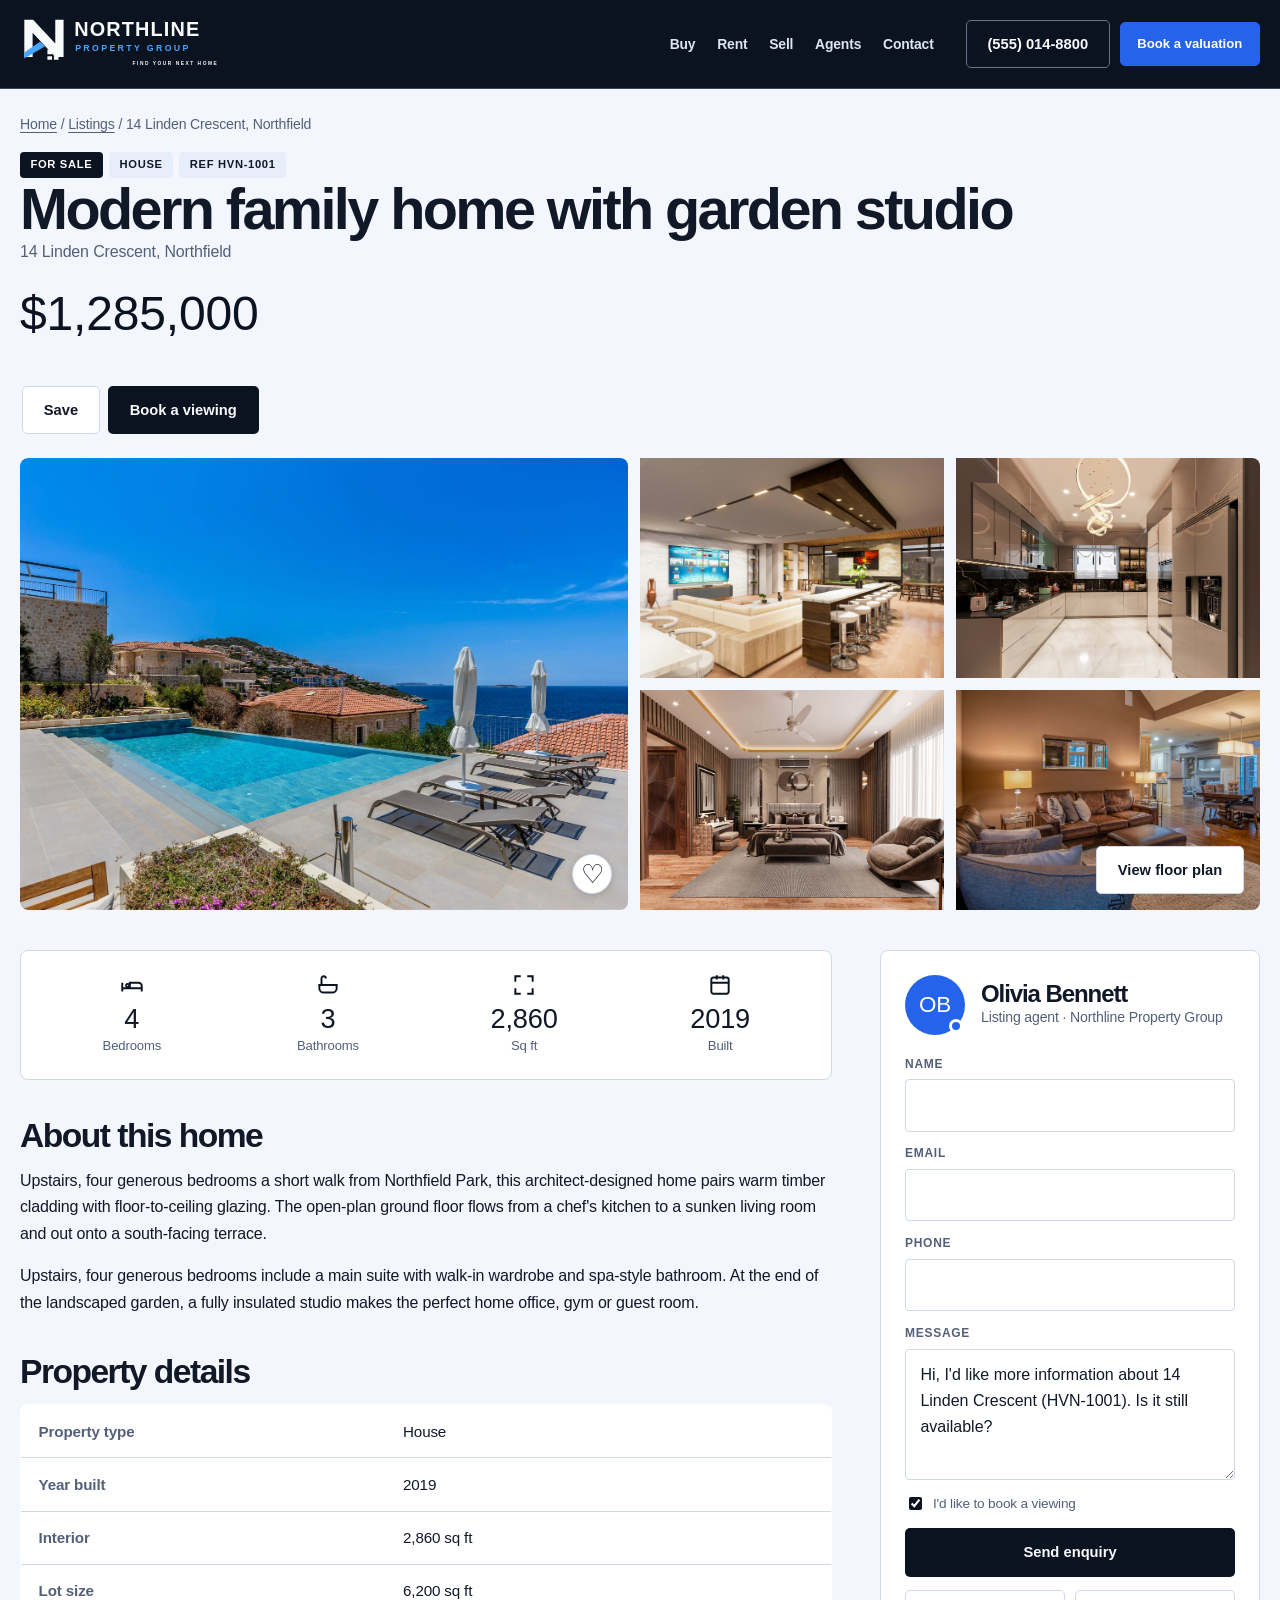
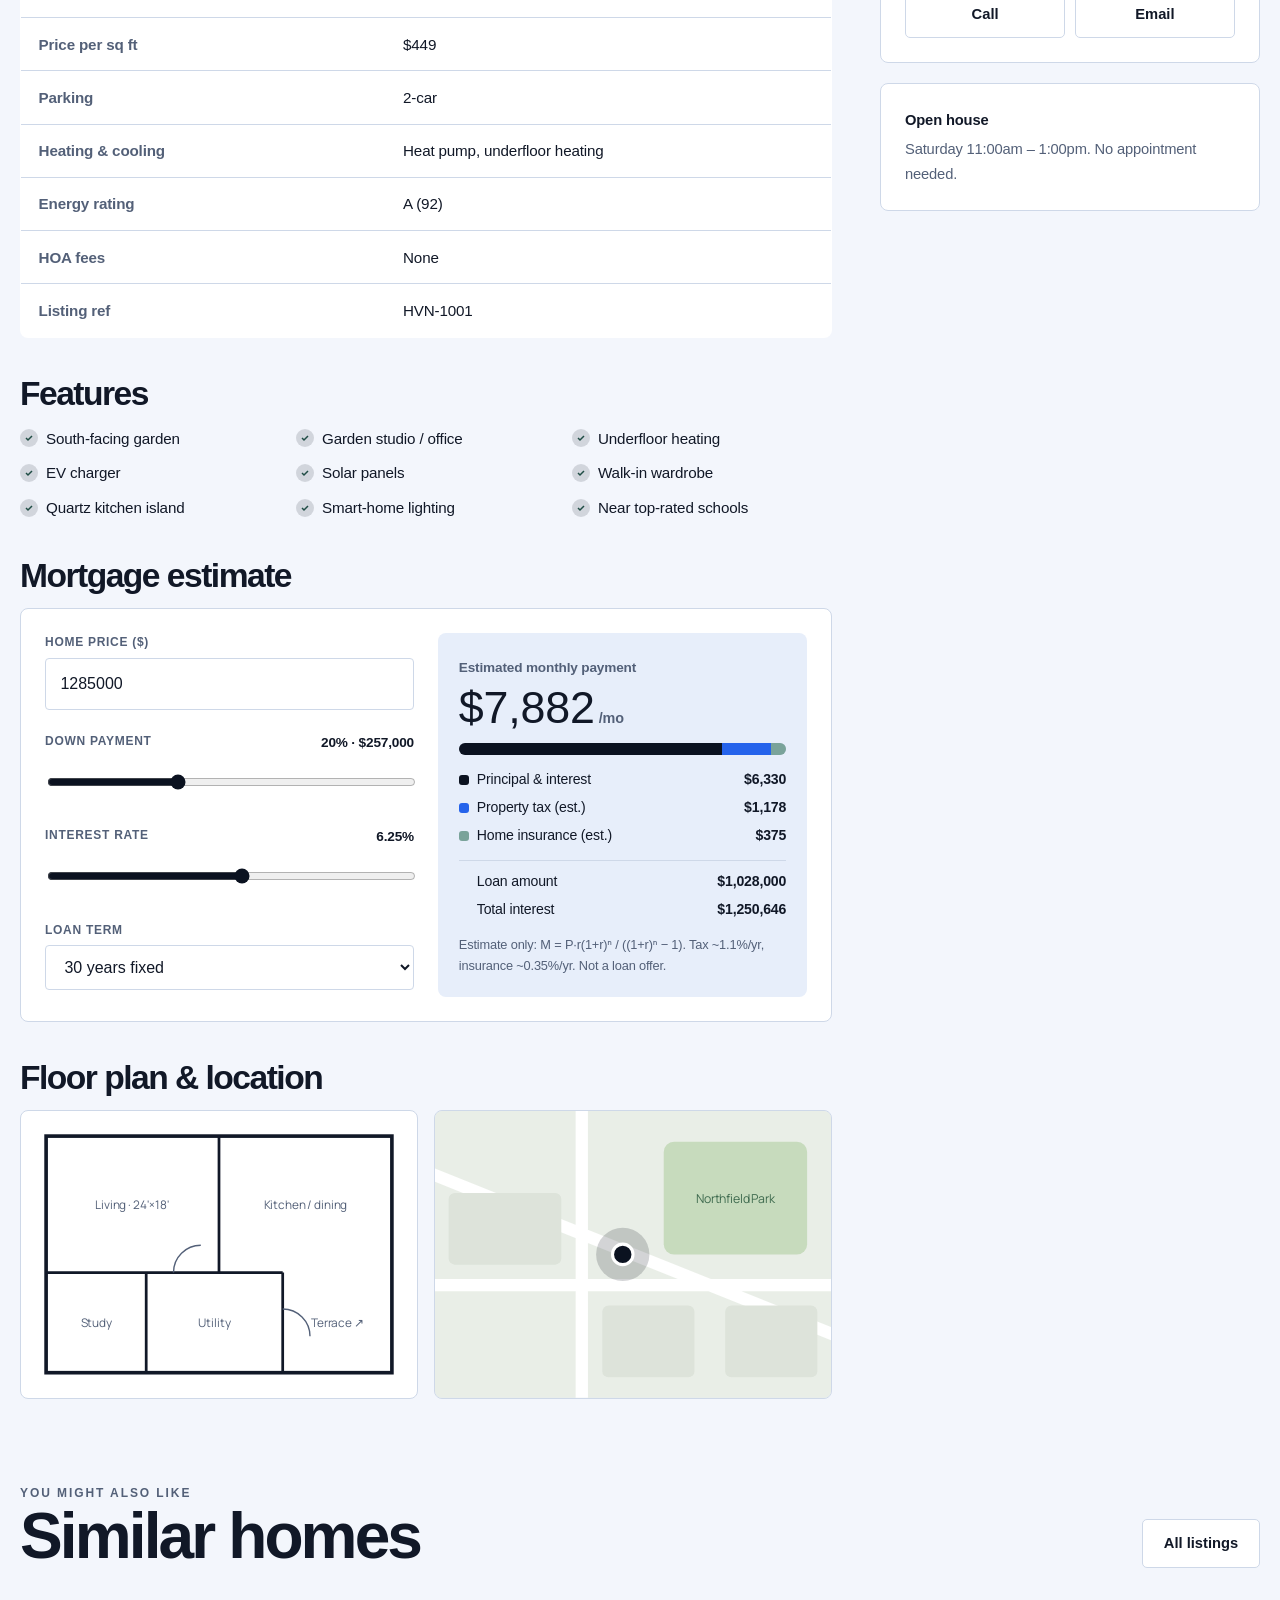
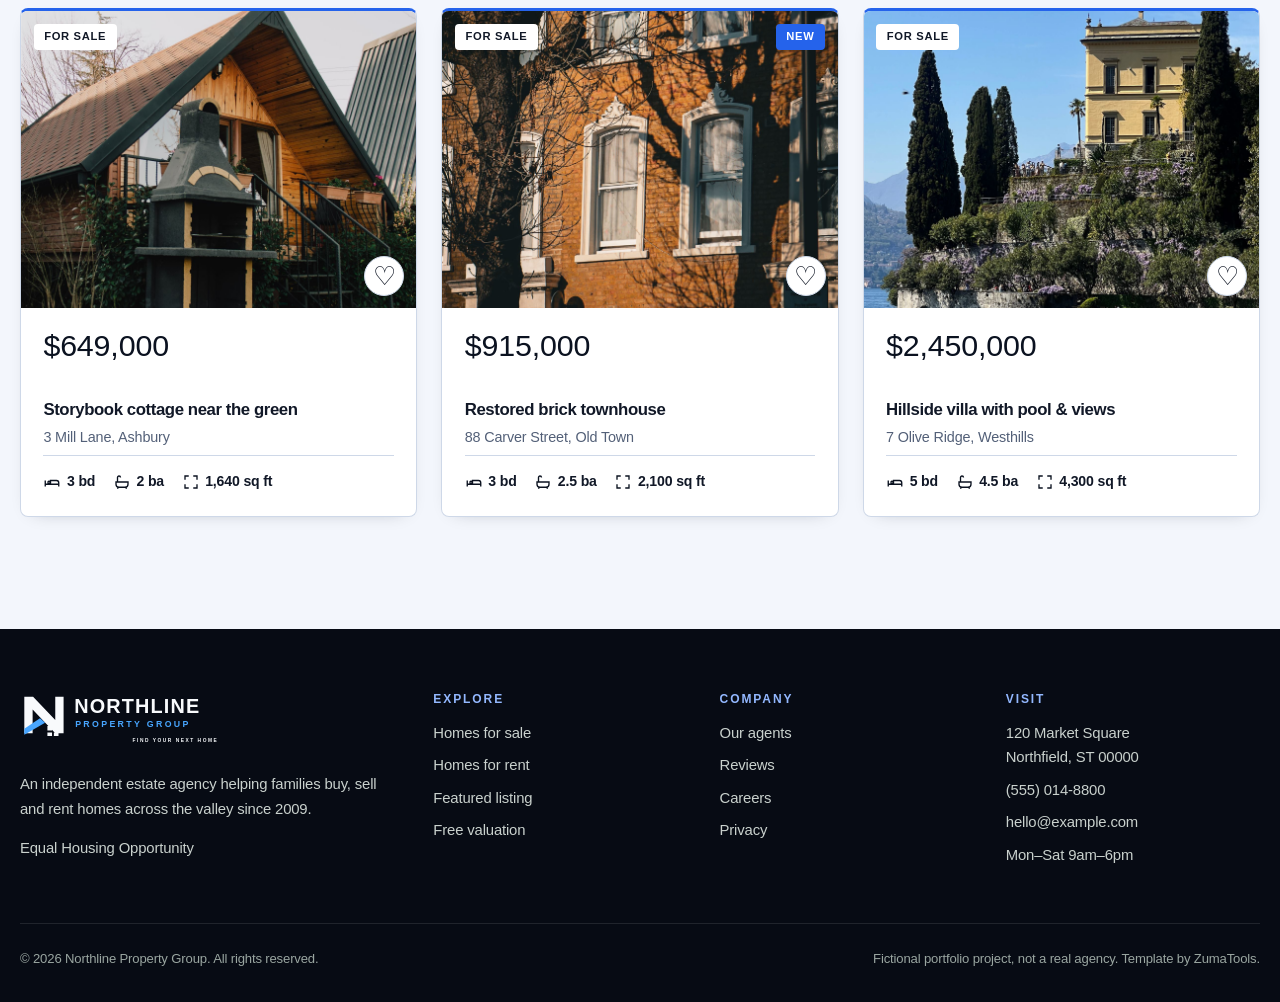
==== listing.html @ 739855b1 "Northline Property Group: portfolio template" ====
<!doctype html>
<html lang="en" class="no-js">
<head>
  <meta charset="utf-8">
  <meta name="viewport" content="width=device-width, initial-scale=1">
  <title>Modern family home with garden studio — Northfield | Northline Property Group</title>
  <meta name="description" content="4 bed, 3 bath modern family home with a garden studio on Linden Crescent, Northfield. Photos, specs, mortgage estimate and viewing requests.">
  <meta property="og:type" content="website">
  <meta property="og:title" content="Modern family home with garden studio — Northfield | Northline Property Group">
  <meta property="og:description" content="4 bed, 3 bath modern family home with a garden studio on Linden Crescent, Northfield. Photos, specs, mortgage estimate and viewing requests.">
  <meta property="og:image" content="assets/img/house-modern.jpg">
  <meta name="theme-color" content="#1f4d45">
  <link rel="icon" type="image/svg+xml" href="assets/northline-mark.svg">
  <link rel="preconnect" href="https://fonts.googleapis.com">
  <link rel="preconnect" href="https://fonts.gstatic.com" crossorigin>
  <link href="https://fonts.googleapis.com/css2?family=Instrument+Serif:ital@0;1&family=Manrope:wght@400;500;600;700;800&display=swap" rel="stylesheet">
  <link rel="stylesheet" href="assets/css/style.css">
  <script>document.documentElement.classList.remove('no-js')</script>
  <script src="assets/js/main.js" defer></script>
</head>
<body>
  <a class="skip" href="#main">Skip to content</a>
  <header class="site-header">
    <nav class="wrap nav" aria-label="Main"> 
      <a class="logo" href="index.html">
        <img
          class="brand-logo"
          src="assets/northline-logo-light.svg"
          alt="Northline Property Group — Find Your Next Home"
        >
      </a>
      <button class="menu-toggle" aria-expanded="false" aria-controls="nav-links" aria-label="Open menu"><span></span><span></span><span></span></button>
      <ul class="nav-links" id="nav-links">
        <li><a href="index.html#homes">Buy</a></li>
        <li><a href="index.html#homes">Rent</a></li>
        <li><a href="index.html#sell">Sell</a></li>
        <li><a href="index.html#agents">Agents</a></li>
        <li><a href="index.html#contact">Contact</a></li>
      </ul>
      <div class="nav-cta">
        <a class="btn btn-ghost" href="tel:+15550148800">(555) 014-8800</a>
        <a class="btn btn-primary" href="index.html#contact">Book a valuation</a>
      </div>
    </nav>
  </header>
  <main id="main" data-listing>
    <div class="wrap">
      <nav class="crumbs" aria-label="Breadcrumb"><a href="index.html">Home</a> / <a href="index.html#homes">Listings</a> / <span data-field="address">14 Linden Crescent, Northfield</span></nav>
      <div class="detail-head">
        <div>
          <div class="tags"><span class="tag sale" data-field="status">For sale</span><span class="tag" data-field="type">House</span><span class="tag">Ref <span data-field="ref">HVN-1001</span></span></div>
          <h1 data-zt="heading" data-field="title">Modern family home with garden studio</h1>
          <p class="addr" data-field="address">14 Linden Crescent, Northfield</p>
        </div>
        <div>
          <p class="price" data-field="price">$1,285,000</p>
          <div style="display:flex;gap:.5rem;justify-content:flex-end;flex-wrap:wrap">
            <a class="btn btn-ghost" href="#enquire">Save</a>
            <a class="btn btn-primary" href="#enquire">Book a viewing</a>
          </div>
        </div>
      </div>

      <div class="photos">
        <figure class="detail-image-wrap">
          <img
            data-field-img
            src="assets/img/house-modern.jpg"
            alt="Front of the home"
            width="800"
            height="600"
          >

         <button
           class="favorite-toggle"
           id="detail-favorite"
           type="button"
           data-favorite-id="1"
           aria-pressed="false"
           aria-label="Save property to favorites"
        >♡</button>
      </figure>
        <figure><img data-gallery-img src="assets/img/room-living.jpg" alt="Living room" loading="lazy" width="800" height="600"></figure>
        <figure><img data-gallery-img src="assets/img/room-kitchen.jpg" alt="Kitchen" loading="lazy" width="800" height="600"></figure>
        <figure><img data-gallery-img src="assets/img/room-bedroom.jpg" alt="Main bedroom" loading="lazy" width="800" height="600"></figure>
        <figure><img data-gallery-img src="assets/img/room-view.jpg" alt="Second living space" loading="lazy" width="800" height="600"></figure>
        <a class="btn btn-ghost more" href="#floorplan" data-listing-one>View floor plan</a>
      </div>

      <div class="detail">
        <div>
          <div class="keyfacts">
            <div><svg viewBox="0 0 24 24" fill="none" stroke="currentColor" stroke-width="1.8" aria-hidden="true"><path d="M3 18v-8M21 18v-5a3 3 0 0 0-3-3H10v5M3 15h18M6.5 12.5a1.5 1.5 0 1 0 0-.01"/></svg><b data-field="beds">4</b><span>Bedrooms</span></div>
            <div><svg viewBox="0 0 24 24" fill="none" stroke="currentColor" stroke-width="1.8" aria-hidden="true"><path d="M4 12h16v3a4 4 0 0 1-4 4H8a4 4 0 0 1-4-4zM6 12V6a2 2 0 0 1 4 0"/></svg><b data-field="baths">3</b><span>Bathrooms</span></div>
            <div><svg viewBox="0 0 24 24" fill="none" stroke="currentColor" stroke-width="1.8" aria-hidden="true"><path d="M4 9V4h5M20 9V4h-5M4 15v5h5M20 15v5h-5"/></svg><b data-field="area">2,860</b><span>Sq ft</span></div>
            <div><svg viewBox="0 0 24 24" fill="none" stroke="currentColor" stroke-width="1.8" aria-hidden="true"><rect x="4" y="5" width="16" height="15" rx="2"/><path d="M4 10h16M9 3v4M15 3v4"/></svg><b data-field="year">2019</b><span>Built</span></div>
          </div>

          <h2 data-listing-one>About this home</h2>
          <p data-listing-one>Upstairs, four generous bedrooms a short walk from Northfield Park, this architect-designed home pairs warm timber cladding with floor-to-ceiling glazing. The open-plan ground floor flows from a chef's kitchen to a sunken living room and out onto a south-facing terrace.</p>
          <p>Upstairs, four generous bedrooms include a main suite with walk-in wardrobe and spa-style bathroom. At the end of the landscaped garden, a fully insulated studio makes the perfect home office, gym or guest room.</p>

          <h2>Property details</h2>
          <table class="spec-table">
            <caption class="sr-only">Property specifications</caption>
            <tbody>
              <tr><th scope="row">Property type</th><td data-field="type">House</td></tr>
              <tr><th scope="row">Year built</th><td data-field="year">2019</td></tr>
              <tr><th scope="row">Interior</th><td><span data-field="area">2,860</span> sq ft</td></tr>
              <tr><th scope="row">Lot size</th><td data-field="lot">6,200 sq ft</td></tr>
              <tr><th scope="row">Price per sq ft</th><td data-field="ppsf">$449</td></tr>
              <tr><th scope="row">Parking</th><td data-field="garage">2-car</td></tr>
              <tr data-listing-one><th scope="row">Heating &amp; cooling</th><td>Heat pump, underfloor heating</td></tr>
              <tr data-listing-one><th scope="row">Energy rating</th><td>A (92)</td></tr>
              <tr data-listing-one><th scope="row">HOA fees</th><td>None</td></tr>
              <tr><th scope="row">Listing ref</th><td data-field="ref">HVN-1001</td></tr>
            </tbody>
          </table>

          <h2 data-listing-one>Features</h2>
          <ul class="amenities" data-listing-one>
            <li>South-facing garden</li><li>Garden studio / office</li><li>Underfloor heating</li><li>EV charger</li><li>Solar panels</li><li>Walk-in wardrobe</li><li>Quartz kitchen island</li><li>Smart-home lighting</li><li>Near top-rated schools</li>
          </ul>

          <section aria-labelledby="mortgage-title">
            <h2 id="mortgage-title">Mortgage estimate</h2>
            <form class="mortgage" id="mortgage" action="#">
              <div class="inputs">
                <div class="field"><label for="m-price">Home price ($)</label><input id="m-price" name="price" type="number" min="0" step="1000" value="1285000" inputmode="numeric"></div>
                <div class="field"><div class="range-row"><label for="m-down">Down payment</label><output id="down-out" for="m-down">20%</output></div><input id="m-down" name="down" type="range" min="0" max="60" step="1" value="20"></div>
                <div class="field"><div class="range-row"><label for="m-rate">Interest rate</label><output id="rate-out" for="m-rate">6.25%</output></div><input id="m-rate" name="rate" type="range" min="2" max="10" step="0.05" value="6.25"></div>
                <div class="field"><label for="m-term">Loan term</label><select id="m-term" name="term"><option value="30">30 years fixed</option><option value="20">20 years fixed</option><option value="15">15 years fixed</option><option value="10">10 years fixed</option></select></div>
              </div>
              <div class="result" aria-live="polite">
                <div><span style="font-size:.85rem;color:var(--muted);font-weight:700">Estimated monthly payment</span>
                  <p class="monthly" style="margin:.3rem 0 0"><span id="m-total">$7,951</span><small> /mo</small></p></div>
                <div class="bar" aria-hidden="true"><i class="pi" style="width:80%"></i><i class="tx" style="width:15%"></i><i class="ins" style="width:5%"></i></div>
                <ul class="breakdown">
                  <li style="--c:var(--brand)"><span>Principal &amp; interest</span><b id="m-pi">$6,329</b></li>
                  <li style="--c:var(--accent)"><span>Property tax (est.)</span><b id="m-tax">$1,178</b></li>
                  <li style="--c:#7aa39a"><span>Home insurance (est.)</span><b id="m-ins">$375</b></li>
                </ul>
                <ul class="breakdown" style="border-top:1px solid var(--line);padding-top:.6rem">
                  <li><span style="--c:transparent">Loan amount</span><b id="m-loan">$1,028,000</b></li>
                  <li><span style="--c:transparent">Total interest</span><b id="m-interest">—</b></li>
                </ul>
                <p class="fineprint">Estimate only: M = P·r(1+r)ⁿ / ((1+r)ⁿ − 1). Tax ~1.1%/yr, insurance ~0.35%/yr. Not a loan offer.</p>
              </div>
            </form>
          </section>

          <h2 id="floorplan" data-listing-one>Floor plan &amp; location</h2>
          <div data-listing-one style="display:grid;grid-template-columns:repeat(auto-fit,minmax(260px,1fr));gap:1rem">
            <div class="floorplan">
              <svg viewBox="0 0 400 280" role="img" aria-label="Simplified ground-floor plan">
                <rect x="10" y="10" width="380" height="260" fill="none" stroke="var(--text)" stroke-width="4"/>
                <path d="M200 10v150M10 160h260M270 160v110M120 160v110" stroke="var(--text)" stroke-width="3" fill="none"/>
                <path d="M150 160a30 30 0 0 1 30-30M270 200a30 30 0 0 1 30 30" stroke="var(--muted)" stroke-width="1.5" fill="none"/>
                <g font-family="Manrope, sans-serif" font-size="13" fill="var(--muted)" text-anchor="middle"><text x="105" y="90">Living · 24'×18'</text><text x="295" y="90">Kitchen / dining</text><text x="65" y="220">Study</text><text x="195" y="220">Utility</text><text x="330" y="220">Terrace ↗</text></g>
              </svg>
            </div>
            <div class="map-block" role="img" aria-label="Map placeholder showing the home near Northfield Park">
              <svg viewBox="0 0 400 280" preserveAspectRatio="xMidYMid slice" aria-hidden="true">
                <rect width="400" height="280" fill="#e9eee7"/>
                <rect x="230" y="30" width="140" height="110" rx="10" fill="#c7dbbd"/>
                <path d="M0 170h400M150 0v280M0 60l400 160" stroke="#fff" stroke-width="12"/>
                <g fill="#dde3da"><rect x="20" y="80" width="110" height="70" rx="6"/><rect x="170" y="190" width="90" height="70" rx="6"/><rect x="290" y="190" width="90" height="70" rx="6"/></g>
                <circle cx="190" cy="140" r="26" fill="var(--brand)" opacity=".18"/><circle cx="190" cy="140" r="10" fill="var(--brand)" stroke="#fff" stroke-width="3"/>
                <text x="300" y="90" font-family="Manrope, sans-serif" font-size="12" fill="#3f6b4f" text-anchor="middle">Northfield Park</text>
              </svg>
            </div>
          </div>
        </div>

        <aside class="aside" id="enquire" aria-label="Contact the agent">
          <div class="agent-card">
            <div class="agent-top"><div class="avatar" aria-hidden="true">NA</div><div><h2>Nadia Alvarez</h2><p>Listing agent · Northline Property Group</p></div></div>
            <!-- Connect: set action to your Formspree endpoint or add data-netlify="true" name="enquiry". -->
            <form action="#" method="post" data-demo>
              <div class="field"><label for="enq-name">Name</label><input id="enq-name" name="name" autocomplete="name" required></div>
              <div class="field"><label for="enq-email">Email</label><input id="enq-email" name="email" type="email" autocomplete="email" required></div>
              <div class="field"><label for="enq-phone">Phone</label><input id="enq-phone" name="phone" type="tel" autocomplete="tel"></div>
              <div class="field"><label for="enq-msg">Message</label><textarea id="enq-msg" name="message" rows="4"></textarea></div>
              <label class="checkbox"><input type="checkbox" name="viewing" checked> I'd like to book a viewing</label>
              <button class="btn btn-primary" type="submit">Send enquiry</button>
              <p class="form-msg" role="status" hidden></p>
            </form>
            <div class="row" style="margin-top:.8rem"><a class="btn btn-ghost" href="tel:+15550148800">Call</a><a class="btn btn-ghost" href="mailto:hello@example.com">Email</a></div>
          </div>
          <div class="agent-card" data-listing-one style="font-size:.92rem">
            <b>Open house</b>
            <p style="margin:.3rem 0 0;color:var(--muted)">Saturday 11:00am – 1:00pm. No appointment needed.</p>
          </div>
        </aside>
      </div>
    </div>

    <section class="section" style="padding-top:0" aria-labelledby="similar-title">
      <div class="wrap">
        <div class="head-row"><div><p class="eyebrow">You might also like</p><h2 id="similar-title">Similar homes</h2></div><a class="btn btn-ghost" href="index.html#homes">All listings</a></div>
        <div class="listings" id="similar">
          <article class="card"><div class="card-media"><img src="assets/img/house-townhouse.svg" alt="Restored brick townhouse" loading="lazy" width="800" height="600"><span class="badge ">For sale</span><span class="badge new">New</span></div><div class="card-body"><p class="price">$915,000</p><h3><a href="listing.html?id=3">Restored brick townhouse</a></h3><p class="addr">88 Carver Street, Old Town</p><ul class="specs"><li><svg viewBox="0 0 24 24" fill="none" stroke="currentColor" stroke-width="1.8" aria-hidden="true"><path d="M3 18v-8M21 18v-5a3 3 0 0 0-3-3H10v5M3 15h18M6.5 12.5a1.5 1.5 0 1 0 0-.01"/></svg>3 bd</li><li><svg viewBox="0 0 24 24" fill="none" stroke="currentColor" stroke-width="1.8" aria-hidden="true"><path d="M4 12h16v3a4 4 0 0 1-4 4H8a4 4 0 0 1-4-4zM6 12V6a2 2 0 0 1 4 0M7 19l-1 2M17 19l1 2"/></svg>2.5 ba</li><li><svg viewBox="0 0 24 24" fill="none" stroke="currentColor" stroke-width="1.8" aria-hidden="true"><path d="M4 9V4h5M20 9V4h-5M4 15v5h5M20 15v5h-5"/></svg>2,100 sq ft</li></ul></div></article>
          <article class="card"><div class="card-media"><img src="assets/img/house-villa.svg" alt="Hillside villa with pool & views" loading="lazy" width="800" height="600"><span class="badge ">For sale</span></div><div class="card-body"><p class="price">$2,450,000</p><h3><a href="listing.html?id=5">Hillside villa with pool & views</a></h3><p class="addr">7 Olive Ridge, Westhills</p><ul class="specs"><li><svg viewBox="0 0 24 24" fill="none" stroke="currentColor" stroke-width="1.8" aria-hidden="true"><path d="M3 18v-8M21 18v-5a3 3 0 0 0-3-3H10v5M3 15h18M6.5 12.5a1.5 1.5 0 1 0 0-.01"/></svg>5 bd</li><li><svg viewBox="0 0 24 24" fill="none" stroke="currentColor" stroke-width="1.8" aria-hidden="true"><path d="M4 12h16v3a4 4 0 0 1-4 4H8a4 4 0 0 1-4-4zM6 12V6a2 2 0 0 1 4 0M7 19l-1 2M17 19l1 2"/></svg>4.5 ba</li><li><svg viewBox="0 0 24 24" fill="none" stroke="currentColor" stroke-width="1.8" aria-hidden="true"><path d="M4 9V4h5M20 9V4h-5M4 15v5h5M20 15v5h-5"/></svg>4,300 sq ft</li></ul></div></article>
          <article class="card"><div class="card-media"><img src="assets/img/house-loft.svg" alt="Warehouse loft, double-height ceilings" loading="lazy" width="800" height="600"><span class="badge ">For sale</span></div><div class="card-body"><p class="price">$789,000</p><h3><a href="listing.html?id=6">Warehouse loft, double-height ceilings</a></h3><p class="addr">Loft 4, 12 Foundry Yard, Arts District</p><ul class="specs"><li><svg viewBox="0 0 24 24" fill="none" stroke="currentColor" stroke-width="1.8" aria-hidden="true"><path d="M3 18v-8M21 18v-5a3 3 0 0 0-3-3H10v5M3 15h18M6.5 12.5a1.5 1.5 0 1 0 0-.01"/></svg>2 bd</li><li><svg viewBox="0 0 24 24" fill="none" stroke="currentColor" stroke-width="1.8" aria-hidden="true"><path d="M4 12h16v3a4 4 0 0 1-4 4H8a4 4 0 0 1-4-4zM6 12V6a2 2 0 0 1 4 0M7 19l-1 2M17 19l1 2"/></svg>2 ba</li><li><svg viewBox="0 0 24 24" fill="none" stroke="currentColor" stroke-width="1.8" aria-hidden="true"><path d="M4 9V4h5M20 9V4h-5M4 15v5h5M20 15v5h-5"/></svg>1,720 sq ft</li></ul></div></article>
        </div>
      </div>
    </section>
  </main>
  <footer class="site-footer">
    <div class="wrap">
      <div class="footer-grid">
        <div>
         <a class="logo" href="index.html">
          <img
            class="brand-logo"
            src="assets/northline-logo-light.svg"
            alt="Northline Property Group — Find Your Next Home"
          >
         </a>
          <p style="margin-top:1rem;max-width:24rem">An independent estate agency helping families buy, sell and rent homes across the valley since 2009.</p>
          <p>Equal Housing Opportunity</p>
        </div>
        <div><h2>Explore</h2><ul><li><a href="index.html#homes">Homes for sale</a></li><li><a href="index.html#homes">Homes for rent</a></li><li><a href="listing.html?id=1">Featured listing</a></li><li><a href="index.html#sell">Free valuation</a></li></ul></div>
        <div><h2>Company</h2><ul><li><a href="index.html#agents">Our agents</a></li><li><a href="index.html#reviews">Reviews</a></li><li><a href="#">Careers</a></li><li><a href="#">Privacy</a></li></ul></div>
        <div><h2>Visit</h2><ul><li>120 Market Square<br>Northfield, ST 00000</li><li><a href="tel:+15550148800">(555) 014-8800</a></li><li><a href="mailto:hello@example.com">hello@example.com</a></li><li>Mon–Sat 9am–6pm</li></ul></div>
      </div>
      <div class="footer-bottom"><span>© <span data-year>2026</span> <span data-zt="brandName">Northline Property Group</span>. All rights reserved.</span><span>Fictional portfolio project, not a real agency. Template by ZumaTools.</span></div>
    </div>
  </footer>
</body>
</html>
---- assets/css/style.css ----
:root {
  /* Midnight Blue × Electric Cobalt */
  --brand: #0b1220;
  --brand-ink: #f8fafc;
  --accent: #2563eb;
  --accent-ink: #ffffff;

  /* Cool, clean surfaces */
  --bg: #f3f6fc;
  --surface: #ffffff;
  --surface-2: #e7eefa;

  /* Text and borders */
  --text: #111827;
  --muted: #536078;
  --line: #ced8e8;

  /* Sharper geometry and deeper contrast */
  --radius: 8px;
  --radius-sm: 4px;
  --shadow: 0 24px 48px -26px rgba(11, 18, 32, 0.32);

  /* Strong sans-serif typography */
  --font-display: "Arial Black", "Segoe UI", Arial, sans-serif;
  --font-body: "Segoe UI", "Helvetica Neue", Arial, sans-serif;

  --wrap: 1280px;
}


*, *::before, *::after { box-sizing: border-box; }
html { scroll-behavior: smooth; -webkit-text-size-adjust: 100%; }
body { margin: 0; background: var(--bg); color: var(--text); font: 400 1rem/1.65 var(--font-body); -webkit-font-smoothing: antialiased; overflow-x: hidden; }
img, svg { max-width: 100%; display: block; }
img { height: auto; }
a { color: var(--brand); text-underline-offset: 3px; }
h1, h2, h3 { font-family: var(--font-display); font-weight: 400; line-height: 1.05; letter-spacing: -.01em; margin: 0 0 .45em; }
h1 { font-size: clamp(2.8rem, 6.5vw, 5.6rem); }
h2 { font-size: clamp(2.2rem, 4.4vw, 3.4rem); }
h3 { font-size: 1.5rem; }
h1 em, h2 em { color: var(--brand); }
p { margin: 0 0 1em; }
:focus-visible { outline: 3px solid var(--accent); outline-offset: 2px; border-radius: 4px; }
.skip { position: absolute; left: 1rem; top: -4rem; background: var(--text); color: var(--bg); padding: .7rem 1rem; border-radius: 8px; z-index: 100; }
.skip:focus { top: 1rem; }
.sr-only { position: absolute !important; width: 1px; height: 1px; overflow: hidden; clip: rect(0 0 0 0); white-space: nowrap; }
.wrap { width: min(var(--wrap), 100% - 2.5rem); margin-inline: auto; }
.section { padding: clamp(4rem, 9vw, 7rem) 0; }
.eyebrow { font: 700 .75rem/1 var(--font-body); letter-spacing: .18em; text-transform: uppercase; color: var(--brand); margin-bottom: .9rem; display: inline-block; }
.head-row { display: flex; align-items: end; justify-content: space-between; gap: 2rem; margin-bottom: 2.5rem; flex-wrap: wrap; }
.head-row h2 { margin: 0; }
.head-row p { max-width: 30rem; color: var(--muted); margin: 0; }

.btn { display: inline-flex; align-items: center; justify-content: center; gap: .5rem; padding: .9rem 1.4rem; border-radius: 999px; font: 700 .92rem/1 var(--font-body); text-decoration: none; border: 1.5px solid transparent; cursor: pointer; transition: transform .2s, background .2s, color .2s, border-color .2s; white-space: nowrap; }
.btn-primary { background: var(--brand); color: var(--brand-ink); }
.btn-primary:hover { background: color-mix(in srgb, var(--brand) 85%, black); transform: translateY(-1px); }
.btn-accent { background: var(--accent); color: var(--accent-ink); }
.btn-accent:hover { background: color-mix(in srgb, var(--accent) 85%, black); }
.btn-ghost { border-color: var(--line); color: var(--text); background: var(--surface); }
.btn-ghost:hover { border-color: var(--text); }
.btn svg { width: 18px; height: 18px; }

/* Header */
.site-header { position: sticky; top: 0; z-index: 50; background: color-mix(in srgb, var(--bg) 90%, transparent); backdrop-filter: blur(12px); border-bottom: 1px solid var(--line); }
.nav { display: flex; align-items: center; gap: 2rem; min-height: 74px; }
.logo { display: inline-flex; align-items: center; gap: .55rem; font: 400 1.7rem/1 var(--font-display); color: var(--text); text-decoration: none; margin-right: auto; }
.logo svg { width: 34px; height: 34px; }
.nav-links { display: flex; gap: 1.8rem; list-style: none; margin: 0; padding: 0; align-items: center; }
.nav-links a { color: var(--text); text-decoration: none; font-weight: 600; font-size: .94rem; }
.nav-links a:hover, .nav-links a[aria-current="page"] { color: var(--brand); }
.nav-links a[aria-current="page"] { text-decoration: underline; text-decoration-color: var(--accent); text-decoration-thickness: 2px; text-underline-offset: 8px; }
.nav-cta { display: flex; gap: .6rem; }
.menu-toggle { display: none; width: 46px; height: 46px; border-radius: 12px; border: 1.5px solid var(--line); background: var(--surface); cursor: pointer; color: var(--text); }
.menu-toggle span { display: block; width: 20px; height: 2px; margin: 4px auto; background: currentColor; transition: transform .25s, opacity .25s; }
.menu-toggle[aria-expanded="true"] span:nth-child(1) { transform: translateY(6px) rotate(45deg); }
.menu-toggle[aria-expanded="true"] span:nth-child(2) { opacity: 0; }
.menu-toggle[aria-expanded="true"] span:nth-child(3) { transform: translateY(-6px) rotate(-45deg); }

/* Hero */
.hero { padding: clamp(2.5rem, 6vw, 4.5rem) 0 0; }
.hero-grid { display: grid; grid-template-columns: 1fr 1fr; gap: 3rem; align-items: end; }
.hero .lead { font-size: 1.15rem; color: var(--muted); max-width: 32rem; }
.hero-stats { display: flex; gap: 2.5rem; margin-top: 2rem; flex-wrap: wrap; }
.hero-stats b { display: block; font: 400 2.4rem/1 var(--font-display); }
.hero-stats span { font-size: .85rem; color: var(--muted); }
.hero-visual { position: relative; border-radius: var(--radius) var(--radius) 0 0; overflow: hidden; aspect-ratio: 4/3.2; }
.hero-visual img { width: 100%; height: 100%; object-fit: cover; }
.hero-chip { position: absolute; left: 1rem; top: 1rem; background: var(--surface); border-radius: 999px; padding: .5rem .9rem; font-size: .82rem; font-weight: 700; box-shadow: var(--shadow); display: flex; gap: .4rem; align-items: center; }
.hero-chip i { width: 8px; height: 8px; border-radius: 50%; background: #2fa36b; }
.hero-price { position: absolute; right: 1rem; top: 1rem; background: var(--surface); border-radius: 14px; padding: .8rem 1rem; box-shadow: var(--shadow); font-size: .85rem; }
.hero-price b { font: 400 1.5rem/1 var(--font-display); display: block; }

/* Search */
.search-band { background: var(--brand); padding: 0 0 2rem; }
.search { background: var(--surface); border-radius: var(--radius); box-shadow: var(--shadow); padding: 1rem; display: grid; grid-template-columns: auto 1.5fr 1fr 1fr 1fr auto; gap: .75rem; align-items: end; transform: translateY(-40%); margin-bottom: -2.2rem; position: relative; z-index: 2; }
.seg { display: inline-flex; background: var(--surface-2); border-radius: 12px; padding: 4px; align-self: stretch; }
.seg label { position: relative; }
.seg input { position: absolute; opacity: 0; inset: 0; }
.seg span { display: flex; align-items: center; height: 100%; padding: 0 1rem; border-radius: 9px; font-weight: 700; font-size: .9rem; cursor: pointer; color: var(--muted); }
.seg input:checked + span { background: var(--surface); color: var(--text); box-shadow: 0 2px 8px rgba(0,0,0,.08); }
.seg input:focus-visible + span { outline: 3px solid var(--accent); }
.field { display: flex; flex-direction: column; gap: .3rem; min-width: 0; }
.field label { font-size: .75rem; font-weight: 700; letter-spacing: .06em; text-transform: uppercase; color: var(--muted); }
.field input, .field select, .field textarea { font: inherit; padding: .75rem .9rem; border: 1.5px solid var(--line); border-radius: var(--radius-sm); background: var(--surface); color: var(--text); width: 100%; min-width: 0; }
.field input:focus, .field select:focus, .field textarea:focus { outline: none; border-color: var(--brand); box-shadow: 0 0 0 4px color-mix(in srgb, var(--brand) 15%, transparent); }
.search .btn { height: 48px; border-radius: 12px; }
.search-foot { display: flex; justify-content: space-between; gap: 1rem; color: color-mix(in srgb, var(--brand-ink) 85%, transparent); font-size: .9rem; flex-wrap: wrap; }
.search-foot a { color: inherit; }

/* Listings */
.toolbar { display: flex; gap: 1rem; justify-content: space-between; align-items: center; margin-bottom: 1.5rem; flex-wrap: wrap; }
.toolbar output { font-weight: 700; }
.toolbar .field { flex-direction: row; align-items: center; gap: .6rem; }
.toolbar .field select { width: auto; padding: .55rem .8rem; }
.chips { display: flex; gap: .5rem; flex-wrap: wrap; }
.chips button { font: 700 .85rem/1 var(--font-body); padding: .6rem 1rem; border-radius: 999px; border: 1.5px solid var(--line); background: var(--surface); color: var(--text); cursor: pointer; }
.chips button[aria-pressed="true"] { background: var(--text); color: var(--bg); border-color: var(--text); }
.listings { display: grid; grid-template-columns: repeat(3, 1fr); gap: 1.5rem; }
.card { background: var(--surface); border-radius: var(--radius); overflow: hidden; border: 1px solid var(--line); display: flex; flex-direction: column; transition: transform .3s, box-shadow .3s; position: relative; }
.card:hover { transform: translateY(-4px); box-shadow: var(--shadow); }
.card-media { position: relative; aspect-ratio: 4/3; overflow: hidden; background: var(--surface-2); }
.card-media img { width: 100%; height: 100%; object-fit: cover; transition: transform .6s; }
.card:hover .card-media img { transform: scale(1.05); }
.badge { position: absolute; left: .8rem; top: .8rem; background: var(--surface); color: var(--text); font: 800 .7rem/1 var(--font-body); letter-spacing: .06em; text-transform: uppercase; padding: .45rem .65rem; border-radius: 999px; }
.badge.rent { background: var(--accent); color: var(--accent-ink); }
.badge.new { left: auto; right: .8rem; background: var(--brand); color: var(--brand-ink); }
.card-body { padding: 1.2rem 1.3rem 1.3rem; display: flex; flex-direction: column; gap: .3rem; flex: 1; }
.price { font: 400 1.9rem/1 var(--font-display); }
.price small { font: 600 .85rem var(--font-body); color: var(--muted); }
.card h3 { font: 700 1.02rem/1.35 var(--font-body); margin: .2rem 0 0; letter-spacing: 0; }
.card h3 a { color: var(--text); text-decoration: none; }
.card h3 a::after { content: ""; position: absolute; inset: 0; }
.card .addr { color: var(--muted); font-size: .9rem; margin: 0; }
.specs { display: flex; gap: 1.1rem; list-style: none; padding: .9rem 0 0; margin: auto 0 0; border-top: 1px solid var(--line); font-size: .88rem; font-weight: 600; flex-wrap: wrap; }
.specs li { display: inline-flex; gap: .35rem; align-items: center; }
.specs svg { width: 18px; height: 18px; color: var(--brand); }
.empty { text-align: center; padding: 3rem 1rem; color: var(--muted); grid-column: 1 / -1; background: var(--surface); border-radius: var(--radius); border: 1px dashed var(--line); }

/* Why / features */
.why { display: grid; grid-template-columns: 1fr 1.2fr; gap: clamp(2rem, 6vw, 5rem); align-items: center; }
.why-list { display: grid; grid-template-columns: 1fr 1fr; gap: 1.2rem; }
.why-item { background: var(--surface); border: 1px solid var(--line); border-radius: var(--radius); padding: 1.5rem; }
.why-item svg { width: 36px; height: 36px; color: var(--brand); margin-bottom: .8rem; }
.why-item h3 { font: 700 1.05rem/1.3 var(--font-body); margin-bottom: .3rem; letter-spacing: 0; }
.why-item p { margin: 0; color: var(--muted); font-size: .93rem; }

/* Agents */
.dark { background: var(--brand); color: var(--brand-ink); }
.dark .eyebrow { color: var(--accent); }
.dark h2 em { color: var(--accent); }
.dark .head-row p { color: color-mix(in srgb, var(--brand-ink) 78%, transparent); }
.agents { display: grid; grid-template-columns: repeat(4, 1fr); gap: 1.25rem; }
.agent { background: color-mix(in srgb, var(--brand-ink) 7%, transparent); border: 1px solid color-mix(in srgb, var(--brand-ink) 14%, transparent); border-radius: var(--radius); padding: 1.5rem; }
.avatar { width: 72px; height: 72px; border-radius: 50%; display: grid; place-items: center; font: 400 1.7rem/1 var(--font-display); color: var(--accent-ink); background: var(--accent); margin-bottom: 1rem; position: relative; }
.avatar::after { content: ""; position: absolute; right: 2px; bottom: 2px; width: 14px; height: 14px; border-radius: 50%; background: #2fa36b; border: 3px solid var(--brand); }
.agent h3 { font-size: 1.6rem; margin: 0; }
.agent .role { font-size: .88rem; color: color-mix(in srgb, var(--brand-ink) 75%, transparent); margin: 0 0 1rem; }
.agent dl { display: grid; grid-template-columns: 1fr 1fr; gap: .4rem; margin: 0 0 1.2rem; font-size: .85rem; }
.agent dt { color: color-mix(in srgb, var(--brand-ink) 70%, transparent); }
.agent dd { margin: 0; font-weight: 700; }
.agent a.btn { width: 100%; background: var(--brand-ink); color: var(--brand); }

/* Testimonials */
.quotes { display: grid; grid-template-columns: 1.3fr 1fr 1fr; gap: 1.25rem; }
.quote { margin: 0; background: var(--surface); border: 1px solid var(--line); border-radius: var(--radius); padding: 1.8rem; display: flex; flex-direction: column; }
.quote blockquote { margin: 0 0 1.4rem; font: 400 1.35rem/1.35 var(--font-display); }
.quote:first-child blockquote { font-size: 1.8rem; }
.quote figcaption { margin-top: auto; font-size: .9rem; color: var(--muted); }
.quote figcaption b { color: var(--text); display: block; }

/* CTA */
.cta { background: var(--surface); border: 1px solid var(--line); border-radius: calc(var(--radius) + 8px); display: grid; grid-template-columns: 1.2fr 1fr; overflow: hidden; }
.cta > div { padding: clamp(2rem, 5vw, 3.5rem); }
.cta img { width: 100%; height: 100%; object-fit: cover; }
.cta form { display: flex; gap: .6rem; margin-top: 1.5rem; flex-wrap: wrap; }
.cta form .field { flex: 1 1 220px; }

/* Footer */
.site-footer { background: #111a17; color: #c9d1cd; padding: 4rem 0 2rem; font-size: .93rem; }
.footer-grid { display: grid; grid-template-columns: 1.5fr 1fr 1fr 1fr; gap: 2rem; }
.site-footer .logo { color: #fff; }
.site-footer h2 { font: 800 .75rem/1 var(--font-body); letter-spacing: .16em; text-transform: uppercase; color: var(--accent); margin-bottom: 1rem; }
.site-footer ul { list-style: none; margin: 0; padding: 0; display: grid; gap: .5rem; }
.site-footer a { color: inherit; text-decoration: none; }
.site-footer a:hover { color: #fff; text-decoration: underline; }
.footer-bottom { display: flex; justify-content: space-between; gap: 1rem; flex-wrap: wrap; border-top: 1px solid rgba(255,255,255,.1); padding-top: 1.5rem; margin-top: 3rem; font-size: .82rem; color: #9aa6a1; }
.form-msg { margin: 1rem 0 0; padding: .9rem 1rem; border-radius: var(--radius-sm); background: color-mix(in srgb, var(--brand) 10%, var(--surface)); color: var(--text); border-left: 4px solid var(--brand); width: 100%; }
.form-msg[hidden] { display: none; }

/* Listing detail */
.crumbs { font-size: .88rem; color: var(--muted); padding: 1.5rem 0 1rem; }
.crumbs a { color: inherit; }
.detail-head { display: flex; justify-content: space-between; align-items: end; gap: 1.5rem; flex-wrap: wrap; margin-bottom: 1.5rem; }
.detail-head h1 { font-size: clamp(2.2rem, 4.5vw, 3.6rem); margin: .3rem 0 .2rem; }
.detail-head .addr { color: var(--muted); margin: 0; }
.detail-head .price { font-size: clamp(2.2rem, 4vw, 3rem); text-align: right; }
.tags { display: flex; gap: .4rem; flex-wrap: wrap; }
.tag { font: 800 .7rem/1 var(--font-body); letter-spacing: .06em; text-transform: uppercase; padding: .45rem .65rem; border-radius: 999px; background: var(--surface-2); }
.tag.sale { background: var(--brand); color: var(--brand-ink); }
.photos { display: grid; grid-template-columns: 2fr 1fr 1fr; grid-template-rows: 220px 220px; gap: .75rem; border-radius: var(--radius); overflow: hidden; position: relative; }
.photos figure { margin: 0; background: var(--surface-2); overflow: hidden; }
.photos figure:first-child { grid-row: span 2; }
.photos img { width: 100%; height: 100%; object-fit: cover; }
.photos .more { position: absolute; right: 1rem; bottom: 1rem; }
.detail { display: grid; grid-template-columns: 1fr 380px; gap: 3rem; padding: 2.5rem 0 5rem; align-items: start; }
.keyfacts { display: grid; grid-template-columns: repeat(4, 1fr); gap: 1rem; background: var(--surface); border: 1px solid var(--line); border-radius: var(--radius); padding: 1.3rem; margin-bottom: 2.5rem; }
.keyfacts div { text-align: center; }
.keyfacts svg { width: 26px; height: 26px; margin: 0 auto .4rem; color: var(--brand); }
.keyfacts b { display: block; font: 400 1.7rem/1 var(--font-display); }
.keyfacts span { font-size: .82rem; color: var(--muted); }
.detail h2 { font-size: 2.1rem; margin-top: 2.5rem; }
.detail h2:first-child { margin-top: 0; }
.spec-table { width: 100%; border-collapse: collapse; background: var(--surface); border-radius: var(--radius); overflow: hidden; border: 1px solid var(--line); }
.spec-table th, .spec-table td { text-align: left; padding: .85rem 1.1rem; border-bottom: 1px solid var(--line); font-size: .95rem; }
.spec-table th { font-weight: 600; color: var(--muted); width: 45%; }
.spec-table tr:last-child th, .spec-table tr:last-child td { border-bottom: 0; }
.amenities { display: grid; grid-template-columns: repeat(3, 1fr); gap: .6rem 1rem; list-style: none; padding: 0; margin: 0; }
.amenities li { display: flex; gap: .5rem; align-items: center; font-size: .95rem; }
.amenities li::before { content: ""; width: 18px; height: 18px; flex: none; border-radius: 50%; background: color-mix(in srgb, var(--brand) 14%, transparent) url("data:image/svg+xml,%3Csvg xmlns='http://www.w3.org/2000/svg' viewBox='0 0 24 24' fill='none' stroke='%231f4d45' stroke-width='3'%3E%3Cpath d='M6 12l4 4 8-8'/%3E%3C/svg%3E") center/12px no-repeat; }
.mortgage { background: var(--surface); border: 1px solid var(--line); border-radius: var(--radius); padding: 1.5rem; display: grid; grid-template-columns: 1fr 1fr; gap: 1.5rem; }
.mortgage .inputs { display: grid; gap: .9rem; }
.range-row { display: flex; justify-content: space-between; font-size: .85rem; }
.range-row output { font-weight: 800; }
input[type="range"] { width: 100%; accent-color: var(--brand); }
.result { background: var(--surface-2); border-radius: var(--radius-sm); padding: 1.3rem; display: flex; flex-direction: column; gap: .8rem; }
.result .monthly { font: 400 2.8rem/1 var(--font-display); }
.result .monthly small { font: 600 .9rem var(--font-body); color: var(--muted); }
.bar { display: flex; height: 12px; border-radius: 999px; overflow: hidden; background: var(--line); }
.bar i { display: block; height: 100%; }
.bar .pi { background: var(--brand); } .bar .tx { background: var(--accent); } .bar .ins { background: #7aa39a; }
.breakdown { list-style: none; padding: 0; margin: 0; font-size: .88rem; display: grid; gap: .3rem; }
.breakdown li { display: flex; justify-content: space-between; gap: 1rem; }
.breakdown li span:first-child::before { content: ""; display: inline-block; width: 10px; height: 10px; border-radius: 3px; margin-right: .5rem; vertical-align: middle; background: var(--c); }
.fineprint { font-size: .8rem; color: var(--muted); margin: 0; }
.aside { position: sticky; top: 96px; display: grid; gap: 1.25rem; }
.agent-card { background: var(--surface); border: 1px solid var(--line); border-radius: var(--radius); padding: 1.5rem; }
.agent-top { display: flex; gap: 1rem; align-items: center; margin-bottom: 1.2rem; }
.agent-top .avatar { margin: 0; width: 60px; height: 60px; font-size: 1.4rem; }
.agent-top .avatar::after { border-color: var(--surface); }
.agent-top h2 { font-size: 1.5rem; margin: 0; }
.agent-top p { margin: 0; color: var(--muted); font-size: .88rem; }
.agent-card form { display: grid; gap: .8rem; }
.agent-card .row { display: flex; gap: .6rem; }
.agent-card .row .btn { flex: 1; }
.checkbox { display: flex; gap: .5rem; align-items: flex-start; font-size: .85rem; color: var(--muted); }
.checkbox input { margin-top: .25rem; accent-color: var(--brand); }
.floorplan { background: var(--surface); border: 1px solid var(--line); border-radius: var(--radius); padding: 1rem; }
.map-block { border-radius: var(--radius); overflow: hidden; border: 1px solid var(--line); position: relative; min-height: 260px; background: #e9eee7; }
.map-block svg { position: absolute; inset: 0; width: 100%; height: 100%; }

.reveal { opacity: 0; transform: translateY(20px); transition: opacity .7s ease, transform .7s ease; }
.reveal.in { opacity: 1; transform: none; }
.no-js .reveal { opacity: 1; transform: none; }

@media (max-width: 1100px) {
  .search { grid-template-columns: 1fr 1fr 1fr; transform: translateY(-25%); }
  .search .seg { grid-column: 1 / -1; justify-self: start; }
  .listings { grid-template-columns: repeat(2, 1fr); }
  .agents { grid-template-columns: repeat(2, 1fr); }
  .detail { grid-template-columns: 1fr; }
  .aside { position: static; }
  .quotes { grid-template-columns: 1fr 1fr; }
  .quote:first-child { grid-column: 1 / -1; }
}
@media (max-width: 860px) {
  .menu-toggle { display: block; }
  .nav-cta .btn-ghost { display: none; }
  .nav-links { position: absolute; top: 100%; left: 0; right: 0; flex-direction: column; align-items: stretch; gap: 0; padding: .5rem 1.25rem 1.2rem; background: var(--bg); border-bottom: 1px solid var(--line); box-shadow: var(--shadow); display: none; }
  .nav-links.open { display: flex; }
  .nav-links a { display: block; padding: .9rem 0; border-bottom: 1px solid var(--line); }
  .no-js .nav-links { display: flex; position: static; flex-direction: row; flex-wrap: wrap; gap: 1rem; box-shadow: none; }
  .hero-grid, .why, .cta { grid-template-columns: 1fr; }
  .why-list { grid-template-columns: 1fr 1fr; }
  .footer-grid { grid-template-columns: 1fr 1fr; }
  .mortgage { grid-template-columns: 1fr; }
  .photos { grid-template-columns: 1fr 1fr; grid-template-rows: 240px 140px 140px; }
  .photos figure:first-child { grid-column: 1 / -1; grid-row: auto; }
  .amenities { grid-template-columns: 1fr 1fr; }
  .cta img { max-height: 260px; }
}
@media (max-width: 600px) {
  .nav-cta { display: none; }
  .search { grid-template-columns: 1fr 1fr; transform: none; margin: 0 0 1rem; }
  .search-band { padding-top: 1.25rem; }
  .search .field-q, .search .btn { grid-column: 1 / -1; }
  .hero-chip { display: none; }
  .hero-copy { padding-bottom: 1.5rem !important; }
  .listings, .why-list, .agents, .quotes, .footer-grid { grid-template-columns: 1fr; }
  .keyfacts { grid-template-columns: 1fr 1fr; }
  .detail-head .price { text-align: left; }
  .amenities { grid-template-columns: 1fr; }
  .hero-stats { gap: 1.5rem; }
}
@media (prefers-reduced-motion: reduce) {
  *, *::before, *::after { animation: none !important; transition: none !important; scroll-behavior: auto !important; }
  .reveal { opacity: 1; transform: none; }
}
.detail section > h2:first-child { margin-top: 2.5rem; }

/* ==========================================
   Favorites Toggle Component
   ========================================== */


/* Favorites button on property cards */
.favorite-toggle {
  position: absolute;
  top: auto;
  bottom: 12px;
  right: 12px;
  left: auto;
  z-index: 10;
  width: 40px;
  height: 40px;
  display: grid;
  place-items: center;
  border: 0;
  border-radius: 50%;
  background: #ffffff;
  color: #23395d;
  font-size: 26px;
  line-height: 1;
  cursor: pointer;
  box-shadow: 0 2px 8px rgba(0, 0, 0, 0.18);
}

.favorite-toggle.is-favorite {
  color: #c0394b;
}


.favorite-toggle:hover {
  transform: scale(1.08);
  background: var(--surface-2, #eeece5);
}

.favorite-toggle:focus-visible {
  outline: 3px solid var(--accent, #c8a15a);
  outline-offset: 2px;
}

/* Positioning context for the detail page image wrapper */
.detail-image-wrap {
  position: relative;
}


/* Position the detail-page heart at bottom-right */
figure.detail-image-wrap .favorite-toggle {
  position: absolute !important;
  top: auto !important;
  bottom: 16px !important;
  right: 16px !important;
  left: auto !important;
}


/* =========================================
   PHASE 1 — VISUAL IDENTITY
   Contemporary Architectural Editorial
   ========================================= */

/* Typography */
body {
  letter-spacing: -0.01em;
}

h1,
h2,
h3 {
  letter-spacing: -0.025em;
}

h1 {
  font-size: clamp(3rem, 7vw, 6.2rem);
  line-height: 0.96;
}

h2 {
  font-size: clamp(2.4rem, 5vw, 4rem);
  line-height: 1;
}

h1 em,
h2 em {
  color: var(--accent);
}

/* Buttons: sharper, more editorial geometry */
.btn {
  border-radius: 8px;
  padding: 1rem 1.25rem;
  letter-spacing: 0;
}

.btn-primary {
  background: var(--brand);
  color: var(--brand-ink);
}

.btn-accent {
  background: var(--accent);
  color: var(--accent-ink);
}

.btn-ghost {
  background: var(--surface);
  border-color: var(--line);
  color: var(--text);
}

/* Search controls */
.search {
  border: 1px solid var(--line);
  border-radius: var(--radius);
}

.seg {
  border-radius: 8px;
}

.seg span {
  border-radius: 5px;
}

/* Form controls */
.field input,
.field select,
.field textarea {
  border-radius: var(--radius-sm);
}

.field input:focus,
.field select:focus,
.field textarea:focus {
  border-color: var(--brand);
  box-shadow: 0 0 0 3px color-mix(in srgb, var(--brand) 14%, transparent);
}

/* Toolbar and quick filters */
.chips button {
  border-radius: 6px;
  padding: 0.7rem 1rem;
}

.chips button[aria-pressed="true"] {
  background: var(--brand);
  color: var(--brand-ink);
  border-color: var(--brand);
}

/* Property cards */
.card {
  border-color: var(--line);
  border-radius: var(--radius);
  box-shadow: 0 4px 16px -12px rgba(37, 44, 40, 0.25);
}

.card:hover {
  box-shadow: var(--shadow);
}

.card-body {
  padding: 1.35rem;
}

.price {
  color: var(--brand);
}

.badge {
  border-radius: 5px;
}

.badge.rent,
.badge.new {
  background: var(--accent);
  color: var(--accent-ink);
}

/* Favorites: preserve functionality and adapt the appearance */
.favorite-toggle {
  background: var(--surface);
  color: var(--brand);
}

.favorite-toggle.is-favorite {
  color: var(--accent);
}


/* =========================================
   PHASE 1 — MIDNIGHT BLUE × ELECTRIC COBALT
   ========================================= */

/* Global typography */
body {
  background: var(--bg);
  color: var(--text);
  letter-spacing: -0.01em;
}

h1,
h2,
h3 {
  font-family: var(--font-display);
  font-weight: 900;
  letter-spacing: -0.045em;
}

h1 {
  font-size: clamp(3rem, 7.5vw, 6.5rem);
  line-height: 0.93;
}

h2 {
  font-size: clamp(2.4rem, 5vw, 4rem);
  line-height: 0.98;
}

h1 em,
h2 em {
  color: var(--accent);
  font-style: normal;
}

/* Dark navigation bar with a cobalt edge */
.site-header {
  background: var(--brand);
  color: var(--brand-ink);
  border-bottom: 3px solid var(--accent);
}

.logo,
.nav-links a {
  color: var(--brand-ink);
}

.nav-links a:hover,
.nav-links a[aria-current="page"] {
  color: #93b8ff;
}

.nav-links a[aria-current="page"] {
  text-decoration-color: var(--accent);
}

.menu-toggle {
  background: var(--brand);
  color: var(--brand-ink);
  border-color: #354765;
}

.nav-cta .btn-ghost {
  background: transparent;
  border-color: #64748b;
  color: var(--brand-ink);
}

/* Keep the mobile navigation readable */
@media (max-width: 860px) {
  .nav-links {
    background: var(--surface);
  }

  .nav-links a {
    color: var(--text);
  }
}

/* Stronger headings and blue emphasis */
.eyebrow {
  color: var(--accent);
  letter-spacing: 0.16em;
}

.dark .eyebrow {
  color: #93b8ff;
}

.dark h2 em {
  color: #93b8ff;
}

/* Buttons */
.btn {
  border-radius: 5px;
  padding: 1rem 1.3rem;
  letter-spacing: 0;
}

.btn-primary {
  background: var(--brand);
  color: var(--brand-ink);
}

.btn-primary:hover {
  background: #1b2b46;
}

.btn-accent {
  background: var(--accent);
  color: var(--accent-ink);
}

.btn-accent:hover {
  background: #1d4ed8;
}

.btn-ghost {
  background: var(--surface);
  border-color: var(--line);
  color: var(--text);
}

/* Search panel and inputs */
.search-band {
  background: var(--brand);
}

.search {
  border: 1px solid var(--line);
  border-radius: 10px;
  box-shadow: 0 18px 40px -20px rgba(11, 18, 32, 0.28);
}

.seg {
  border-radius: 6px;
}

.seg span {
  border-radius: 4px;
}

.seg input:checked + span {
  background: var(--brand);
  color: var(--brand-ink);
}

.field input,
.field select,
.field textarea {
  border-radius: var(--radius-sm);
}

.field input:focus,
.field select:focus,
.field textarea:focus {
  border-color: var(--accent);
  box-shadow: 0 0 0 3px rgba(37, 99, 235, 0.16);
}

/* Filter chips */
.chips button {
  border-radius: 5px;
}

.chips button[aria-pressed="true"] {
  background: var(--accent);
  color: #ffffff;
  border-color: var(--accent);
}

/* Property cards */
.card {
  background: var(--surface);
  border: 1px solid var(--line);
  border-top: 3px solid var(--accent);
  border-radius: 8px;
  box-shadow: 0 5px 18px -14px rgba(11, 18, 32, 0.45);
}

.card:hover {
  box-shadow: var(--shadow);
}

.card-body {
  padding: 1.4rem;
}

.card h3 {
  font-family: var(--font-body);
  font-size: 1.05rem;
  font-weight: 750;
  letter-spacing: -0.025em;
}

.price {
  color: var(--brand);
  font-family: var(--font-display);
}

.badge {
  border-radius: 4px;
}

.badge.rent,
.badge.new {
  background: var(--accent);
  color: #ffffff;
}

/* Favorites: keep existing button positioning */
.favorite-toggle {
  background: var(--surface);
  color: var(--brand);
  border: 1px solid var(--line);
}

.favorite-toggle.is-favorite {
  color: var(--accent);
}

/* The avatar's green dot is decorative in the current template */
.avatar::after {
  background: var(--accent);
}

/* Details and secondary components */
.tag {
  border-radius: 4px;
}

.tag.sale {
  background: var(--brand);
  color: #ffffff;
}

.keyfacts,
.agent-card,
.floorplan,
.mortgage,
.result {
  border-radius: 8px;
}

.result {
  background: var(--surface-2);
}

.map-block {
  background: var(--surface-2);
}

.site-footer {
  background: #070b14;
}

.site-footer h2 {
  color: #93b8ff;
}

.empty {
  background: var(--surface);
  border-color: var(--line);
  border-radius: 8px;
}

/* Keep the existing visual identity consistent on detail pages */
.detail-image-wrap {
  border-radius: 8px;
}

.detail-head h1 {
  letter-spacing: -0.045em;
}

.detail section > h2:first-child {
  margin-top: 2.5rem;
}



/* =========================================
   PHASE 2 — HERO SECTION REDESIGN
   Midnight Blue × Electric Cobalt
   ========================================= */

.hero {
  position: relative;
  padding: clamp(3.5rem, 7vw, 6rem) 0 5rem;
  background: var(--brand);
  color: var(--brand-ink);
  overflow: hidden;
}

/* Two-column architectural composition */
.hero-layout {
  display: grid;
  grid-template-columns: minmax(0, 1.05fr) minmax(0, 0.95fr);
  align-items: center;
  gap: clamp(2rem, 5vw, 5rem);
}

.hero-content {
  min-width: 0;
  max-width: 48rem;
}

.hero .eyebrow {
  color: #93b8ff;
  margin-bottom: 1.4rem;
}

.hero h1 {
  max-width: 11ch;
  color: #f8fafc;
  font-family: var(--font-display);
  font-size: clamp(3.2rem, 6.5vw, 6.4rem);
  font-weight: 900;
  line-height: 0.94;
  letter-spacing: -0.055em;
  margin-bottom: 1.5rem;
}

.hero h1 em {
  display: block;
  color: #60a5fa;
  font-style: normal;
}

.hero .lead {
  max-width: 34rem;
  color: #cbd5e1;
  font-size: clamp(1rem, 1.4vw, 1.2rem);
  line-height: 1.75;
  margin-bottom: 1.75rem;
}

/* Primary and secondary actions */
.hero-actions {
  display: flex;
  flex-wrap: wrap;
  gap: 0.75rem;
  margin-bottom: clamp(2rem, 4vw, 3.25rem);
}

.hero-actions .btn {
  min-height: 50px;
  border-radius: 5px;
}

.hero-actions .btn-accent {
  background: var(--accent);
  color: #ffffff;
}

.hero-actions .btn-accent:hover {
  background: #1d4ed8;
  transform: translateY(-2px);
}

.hero-actions .btn-ghost {
  background: transparent;
  border-color: #64748b;
  color: #f8fafc;
}

.hero-actions .btn-ghost:hover {
  background: #1b2b46;
  border-color: #93b8ff;
}

/* Trust statistics */
.hero .hero-stats {
  display: grid;
  grid-template-columns: repeat(3, minmax(0, 1fr));
  gap: 1rem;
  margin-top: 0;
  padding-top: 1.5rem;
  border-top: 1px solid #354765;
}

.hero .hero-stats b {
  display: block;
  color: #ffffff;
  font-family: var(--font-display);
  font-size: clamp(1.25rem, 2vw, 2rem);
  font-weight: 900;
  line-height: 1;
  margin-bottom: 0.55rem;
}

.hero .hero-stats span {
  display: block;
  color: #aebcd0;
  font-size: 0.78rem;
  line-height: 1.5;
}

/* Featured property image */
.hero-visual {
  position: relative;
  width: 100%;
  aspect-ratio: 4 / 4.7;
  max-height: 680px;
  overflow: hidden;
  border: 1px solid #354765;
  border-radius: 8px;
  background: #1b2b46;
  box-shadow: 0 32px 80px -30px rgba(0, 0, 0, 0.6);
}

.hero-visual img {
  display: block;
  width: 100%;
  height: 100%;
  object-fit: cover;
}

/* Featured property label */
.hero .hero-chip {
  position: absolute;
  top: 1rem;
  left: 1rem;
  display: inline-flex;
  align-items: center;
  padding: 0.7rem 0.85rem;
  background: #f3f6fc;
  color: #0b1220;
  border: 1px solid #ced8e8;
  border-radius: 4px;
  box-shadow: none;
  font-size: 0.7rem;
  font-weight: 800;
  letter-spacing: 0.1em;
}

/* Featured property price panel */
.hero .hero-price {
  position: absolute;
  top: auto;
  right: 1rem;
  bottom: 1rem;
  left: 1rem;
  display: flex;
  flex-direction: column;
  gap: 0.4rem;
  padding: 1.25rem;
  border: 1px solid rgba(255, 255, 255, 0.2);
  border-radius: 8px;
  background: rgba(11, 18, 32, 0.94);
  color: #ffffff;
  text-decoration: none;
  box-shadow: none;
  backdrop-filter: blur(10px);
  transition: background 0.2s, border-color 0.2s;
}

.hero .hero-price strong {
  color: #ffffff;
  font-family: var(--font-display);
  font-size: clamp(1.6rem, 2.5vw, 2.25rem);
  font-weight: 900;
  line-height: 1.1;
}

.hero .hero-price span {
  color: #cbd5e1;
  font-size: 0.85rem;
}

.hero .hero-price:hover {
  background: #172b4d;
  border-color: #60a5fa;
}

/* Tablet */
@media (max-width: 860px) {
  .hero {
    padding: 3.5rem 0 4rem;
  }

  .hero-layout {
    grid-template-columns: 1fr;
    gap: 2.5rem;
  }

  .hero-content {
    max-width: 44rem;
  }

  .hero h1 {
    max-width: 12ch;
  }

  .hero-visual {
    aspect-ratio: 16 / 10;
    max-height: none;
  }
}

/* Mobile */
@media (max-width: 600px) {
  .hero {
    padding: 2.75rem 0 3rem;
  }

  .hero-layout {
    gap: 2rem;
  }

  .hero h1 {
    font-size: clamp(3rem, 13vw, 4.5rem);
  }

  .hero-actions .btn {
    flex: 1 1 auto;
    padding-inline: 1rem;
  }

  .hero .hero-stats {
    gap: 0.65rem;
  }

  .hero .hero-stats b {
    font-size: 1.15rem;
  }

  .hero .hero-stats span {
    font-size: 0.68rem;
  }

  .hero-visual {
    aspect-ratio: 4 / 4.2;
  }

  .hero .hero-price {
    right: 0.65rem;
    bottom: 0.65rem;
    left: 0.65rem;
    padding: 1rem;
  }
}


/* =========================================
   PHASE 2 — NAVIGATION REDESIGN
   Architectural / editorial header
   ========================================= */

/* Header foundation */
.site-header {
  position: sticky;
  top: 0;
  z-index: 50;
  background: #0b1220;
  color: #f8fafc;
  border-bottom: 1px solid #354765;
  backdrop-filter: none;
}

/* Slim utility strip */
.nav-topline {
  background: #070b14;
  border-bottom: 1px solid #26344c;
}

.nav-topline-inner {
  min-height: 36px;
  display: flex;
  align-items: center;
  justify-content: space-between;
  gap: 1rem;
  color: #aebcd0;
  font-size: 0.68rem;
  font-weight: 700;
  letter-spacing: 0.12em;
  text-transform: uppercase;
}

.nav-topline-inner a {
  color: #93b8ff;
  text-decoration: none;
  letter-spacing: 0.04em;
  white-space: nowrap;
}

.nav-topline-inner a:hover {
  color: #ffffff;
}

/* Main navigation row */
.site-header .nav {
  position: relative;
  display: flex;
  align-items: center;
  gap: clamp(1rem, 2.5vw, 2.25rem);
  min-height: 88px;
}

/* Brand mark */
.site-header .logo {
  display: inline-flex;
  align-items: center;
  gap: 0.8rem;
  margin-right: auto;
  color: #ffffff;
  text-decoration: none;
  flex-shrink: 0;
}

.site-header .logo svg {
  width: 42px;
  height: 42px;
}

/* Give the existing SVG icon a contrasting blue tile */
.site-header .logo svg rect {
  fill: var(--accent);
}

.site-header .logo svg path {
  stroke: #ffffff;
}

.logo-wordmark {
  display: flex;
  flex-direction: column;
  gap: 0.22rem;
  line-height: 1;
}

.logo-wordmark strong {
  color: #ffffff;
  font-family: var(--font-body);
  font-size: 1.45rem;
  font-weight: 900;
  letter-spacing: -0.055em;
}

.logo-wordmark small {
  color: #93b8ff;
  font-family: var(--font-body);
  font-size: 0.58rem;
  font-weight: 800;
  letter-spacing: 0.17em;
}

/* Desktop links */
.site-header .nav-links {
  display: flex;
  align-items: center;
  gap: clamp(0.8rem, 1.7vw, 1.5rem);
  list-style: none;
  margin: 0;
  padding: 0;
}

.site-header .nav-links a {
  display: inline-block;
  color: #dce5f3;
  font-size: 0.87rem;
  font-weight: 650;
  text-decoration: none;
  white-space: nowrap;
  transition: color 0.2s;
}

.site-header .nav-links a:hover,
.site-header .nav-links a[aria-current="page"] {
  color: #93b8ff;
}

.site-header .nav-links a[aria-current="page"] {
  text-decoration-color: #2563eb;
  text-decoration-thickness: 2px;
  text-underline-offset: 7px;
}

/* Valuation call to action */
.site-header .nav-cta {
  display: flex;
  align-items: center;
  flex-shrink: 0;
}

.site-header .nav-cta .btn-primary {
  background: #2563eb;
  color: #ffffff;
  border: 1px solid #2563eb;
  border-radius: 5px;
  padding: 0.9rem 1.05rem;
  font-size: 0.82rem;
}

.site-header .nav-cta .btn-primary:hover {
  background: #1d4ed8;
  border-color: #1d4ed8;
  transform: translateY(-1px);
}

/* Mobile menu button */
.site-header .menu-toggle {
  display: none;
  flex-shrink: 0;
  width: 44px;
  height: 44px;
  border: 1px solid #354765;
  border-radius: 5px;
  background: #111c30;
  color: #ffffff;
  cursor: pointer;
}

.site-header .menu-toggle span {
  background: currentColor;
}

/* Tablet and mobile navigation */
@media (max-width: 860px) {
  .site-header .nav {
    gap: 0.9rem;
    min-height: 76px;
  }

  .site-header .menu-toggle {
    display: block;
    order: 3;
  }

  .site-header .nav-cta {
    display: flex;
    order: 2;
  }

  .site-header .nav-links {
    position: absolute;
    top: 100%;
    left: 0;
    right: 0;
    z-index: 60;
    display: none;
    flex-direction: column;
    align-items: stretch;
    gap: 0;
    padding: 0.6rem 1.25rem 1.1rem;
    background: #0b1220;
    border: 1px solid #354765;
    border-top: 2px solid #2563eb;
    box-shadow: 0 24px 38px -22px rgba(0, 0, 0, 0.7);
  }

  .site-header .nav-links.open {
    display: flex;
  }

  .site-header .nav-links a {
    display: block;
    padding: 1rem 0;
    color: #e2e8f0;
    border-bottom: 1px solid #26344c;
    font-size: 0.95rem;
  }

  .site-header .nav-links li:last-child a {
    border-bottom: 0;
  }

  .site-header .nav-links a:hover {
    color: #93b8ff;
  }
}

/* Small mobile screens */
@media (max-width: 600px) {
  .nav-topline-inner {
    min-height: 32px;
    gap: 0.5rem;
    font-size: 0.56rem;
    letter-spacing: 0.07em;
  }

  .nav-topline-inner a {
    font-size: 0.65rem;
  }

  .site-header .nav {
    min-height: 70px;
    gap: 0.6rem;
  }

  .site-header .logo {
    gap: 0.5rem;
    min-width: 0;
  }

  .site-header .logo svg {
    width: 34px;
    height: 34px;
  }

  .logo-wordmark strong {
    font-size: 1.2rem;
  }

  .logo-wordmark small {
    font-size: 0.48rem;
    letter-spacing: 0.11em;
  }

    .site-header .nav-cta {
    display: none;
  }

  .site-header .brand-logo {
    width: 200px;
  }

  .photos.photos-single {
  grid-template-columns: 1fr;
  grid-template-rows: auto;
}

.photos.photos-single figure:first-child {
  grid-row: auto;
  aspect-ratio: 16 / 9;
}

  .site-header .menu-toggle {
    width: 40px;
    height: 40px;
  }
}


/* =========================================
   PHASE 2 — PROPERTY LISTINGS REDESIGN
   Midnight Blue × Electric Cobalt
   ========================================= */

/* Section foundation */
.listings-section {
  background: #eaf0fb;
  padding-top: clamp(4rem, 7vw, 6.5rem);
  padding-bottom: clamp(4rem, 7vw, 6.5rem);
}

/* Stronger editorial introduction */
.listings-intro {
  display: flex;
  align-items: flex-end;
  justify-content: space-between;
  gap: 2rem;
  margin-bottom: 2.5rem;
}

.listings-intro-copy {
  max-width: 780px;
}

.listings-intro .eyebrow {
  color: var(--accent);
  margin-bottom: 1rem;
}

.listings-intro h2 {
  max-width: 12ch;
  margin: 0 0 1rem;
  color: var(--brand);
  font-size: clamp(2.8rem, 6vw, 5rem);
  line-height: 0.98;
  letter-spacing: -0.055em;
}

.listings-intro h2 em {
  color: var(--accent);
  font-style: normal;
}

.listings-intro-copy > p:last-child {
  max-width: 42rem;
  margin: 0;
  color: var(--muted);
  font-size: 1rem;
  line-height: 1.75;
}

/* White panel containing the toolbar and grid */
.listings-panel {
  background: var(--surface);
  border: 1px solid #d3ddec;
  border-radius: 10px;
  overflow: hidden;
  box-shadow: 0 20px 55px -38px rgba(11, 18, 32, 0.4);
}

/* Toolbar layout */
.listings-toolbar {
  display: flex;
  align-items: center;
  justify-content: space-between;
  flex-wrap: wrap;
  gap: 1.25rem;
  margin: 0;
  padding: 1.25rem;
  background: #ffffff;
  border-bottom: 1px solid var(--line);
}

.listings-toolbar .chips {
  display: flex;
  flex-wrap: wrap;
  gap: 0.5rem;
}

.listings-toolbar .chips button {
  padding: 0.7rem 1rem;
  border: 1px solid var(--line);
  border-radius: 5px;
  background: #f3f6fc;
  color: var(--muted);
  font: 700 0.82rem/1 var(--font-body);
  cursor: pointer;
  transition: background 0.2s, color 0.2s, border-color 0.2s;
}

.listings-toolbar .chips button:hover {
  border-color: var(--accent);
  color: var(--brand);
}

.listings-toolbar .chips button[aria-pressed="true"] {
  background: var(--brand);
  border-color: var(--brand);
  color: #ffffff;
}

/* Count, Favorites, and sorting controls */
.listings-toolbar-tools {
  display: flex;
  align-items: center;
  justify-content: flex-end;
  flex-wrap: wrap;
  gap: 0.75rem;
}

#result-count {
  color: var(--brand);
  font-size: 0.82rem;
  font-weight: 800;
  white-space: nowrap;
}

.listings-toolbar #favorites-filter {
  padding: 0.75rem 1rem;
  border: 1px solid var(--line);
  border-radius: 5px;
  background: #ffffff;
  color: var(--brand);
  font-size: 0.82rem;
}

.listings-toolbar #favorites-filter:hover {
  border-color: var(--accent);
}

.listings-toolbar #favorites-filter[aria-pressed="true"] {
  background: var(--accent);
  border-color: var(--accent);
  color: #ffffff;
}

/* Sorting field */
.listings-toolbar .field {
  gap: 0.35rem;
}

.listings-toolbar .field label {
  color: var(--muted);
  font-size: 0.68rem;
}

.listings-toolbar .field select {
  border-radius: 5px;
  border-color: var(--line);
  background: #f3f6fc;
  color: var(--text);
}

/* Property grid */
.listings-section .listings {
  display: grid;
  grid-template-columns: repeat(3, minmax(0, 1fr));
  gap: 1.25rem;
  padding: 1.25rem;
  background: #f3f6fc;
}

/* Card design */
.listings-section .card {
  min-width: 0;
  border: 1px solid #d7e0ed;
  border-top: 3px solid var(--accent);
  border-radius: 8px;
  background: #ffffff;
  overflow: hidden;
  box-shadow: 0 5px 18px -14px rgba(11, 18, 32, 0.45);
  transition: transform 0.25s ease, box-shadow 0.25s ease;
}

.listings-section .card:hover {
  transform: translateY(-5px);
  box-shadow: 0 22px 38px -25px rgba(11, 18, 32, 0.45);
}

.listings-section .card-media {
  position: relative;
  aspect-ratio: 4 / 3;
  background: #dce5f4;
  overflow: hidden;
}

.listings-section .card-media img {
  display: block;
  width: 100%;
  height: 100%;
  object-fit: cover;
  transition: transform 0.5s ease;
}

.listings-section .card:hover .card-media img {
  transform: scale(1.035);
}

/* Property labels */
.listings-section .badge {
  padding: 0.5rem 0.65rem;
  border-radius: 4px;
  font-size: 0.65rem;
  letter-spacing: 0.08em;
}

.listings-section .badge.new {
  background: var(--accent);
  color: #ffffff;
}

.listings-section .badge.rent {
  background: var(--brand);
  color: #ffffff;
}

/* Card content */
.listings-section .card-body {
  display: flex;
  flex: 1;
  flex-direction: column;
  gap: 0.45rem;
  padding: 1.3rem;
}

.listings-section .price {
  margin: 0 0 0.25rem;
  color: var(--brand);
  font-family: var(--font-display);
  font-size: clamp(1.5rem, 2vw, 2rem);
  line-height: 1.1;
}

.listings-section .price small {
  color: var(--muted);
  font-family: var(--font-body);
  font-size: 0.8rem;
}

.listings-section .card h3 {
  margin: 0;
  font-family: var(--font-body);
  font-size: 1rem;
  font-weight: 800;
  line-height: 1.4;
  letter-spacing: -0.025em;
}

.listings-section .card h3 a {
  color: var(--text);
  text-decoration: none;
}

.listings-section .card h3 a:hover {
  color: var(--accent);
}

.listings-section .card .addr {
  margin: 0;
  color: var(--muted);
  font-size: 0.84rem;
  line-height: 1.55;
}

/* Property specifications */
.listings-section .specs {
  display: flex;
  flex-wrap: wrap;
  gap: 0.8rem;
  margin: auto 0 0;
  padding-top: 1rem;
  border-top: 1px solid #e2e8f2;
  color: var(--text);
  font-size: 0.8rem;
}

.listings-section .specs li {
  display: inline-flex;
  align-items: center;
  gap: 0.3rem;
}

.listings-section .specs svg {
  width: 16px;
  height: 16px;
  color: var(--accent);
}

/* Favorites buttons */
.listings-section .favorite-toggle {
  top: auto;
  bottom: 12px;
  right: 12px;
  z-index: 3;
  background: #ffffff;
  border: 1px solid #d7e0ed;
  color: var(--brand);
}

.listings-section .favorite-toggle.is-favorite {
  color: var(--accent);
}

/* Empty results */
.listings-section .empty {
  grid-column: 1 / -1;
  margin: 0;
  padding: 3.5rem 1.5rem;
  background: #ffffff;
  border: 1px dashed #bdcbe0;
  border-radius: 8px;
  color: var(--muted);
  line-height: 1.7;
}

/* Tablet */
@media (max-width: 1000px) {
  .listings-section .listings {
    grid-template-columns: repeat(2, minmax(0, 1fr));
  }

  .listings-toolbar {
    align-items: flex-start;
  }

  .listings-toolbar-tools {
    justify-content: flex-start;
  }
}

/* Mobile */
@media (max-width: 600px) {
  .listings-section {
    padding-top: 3.5rem;
    padding-bottom: 3.5rem;
  }

  .listings-intro {
    margin-bottom: 1.75rem;
  }

  .listings-intro h2 {
    font-size: clamp(2.7rem, 11vw, 4rem);
  }

  .listings-toolbar {
    padding: 1rem;
    gap: 1rem;
  }

  .listings-toolbar-tools {
    width: 100%;
    justify-content: space-between;
    gap: 0.65rem;
  }

  .listings-toolbar .chips button {
    padding: 0.65rem 0.8rem;
    font-size: 0.76rem;
  }

  .listings-section .listings {
    grid-template-columns: minmax(0, 1fr);
    gap: 1rem;
    padding: 0.8rem;
  }

  .listings-section .card-body {
    padding: 1.15rem;
  }

  .listings-section .price {
    font-size: 1.75rem;
  }
}

/* Northline Property Group logo */
.brand-logo {
  display: block;
  width: 260px;
  max-width: 100%;
  height: auto;
  object-fit: contain;
}
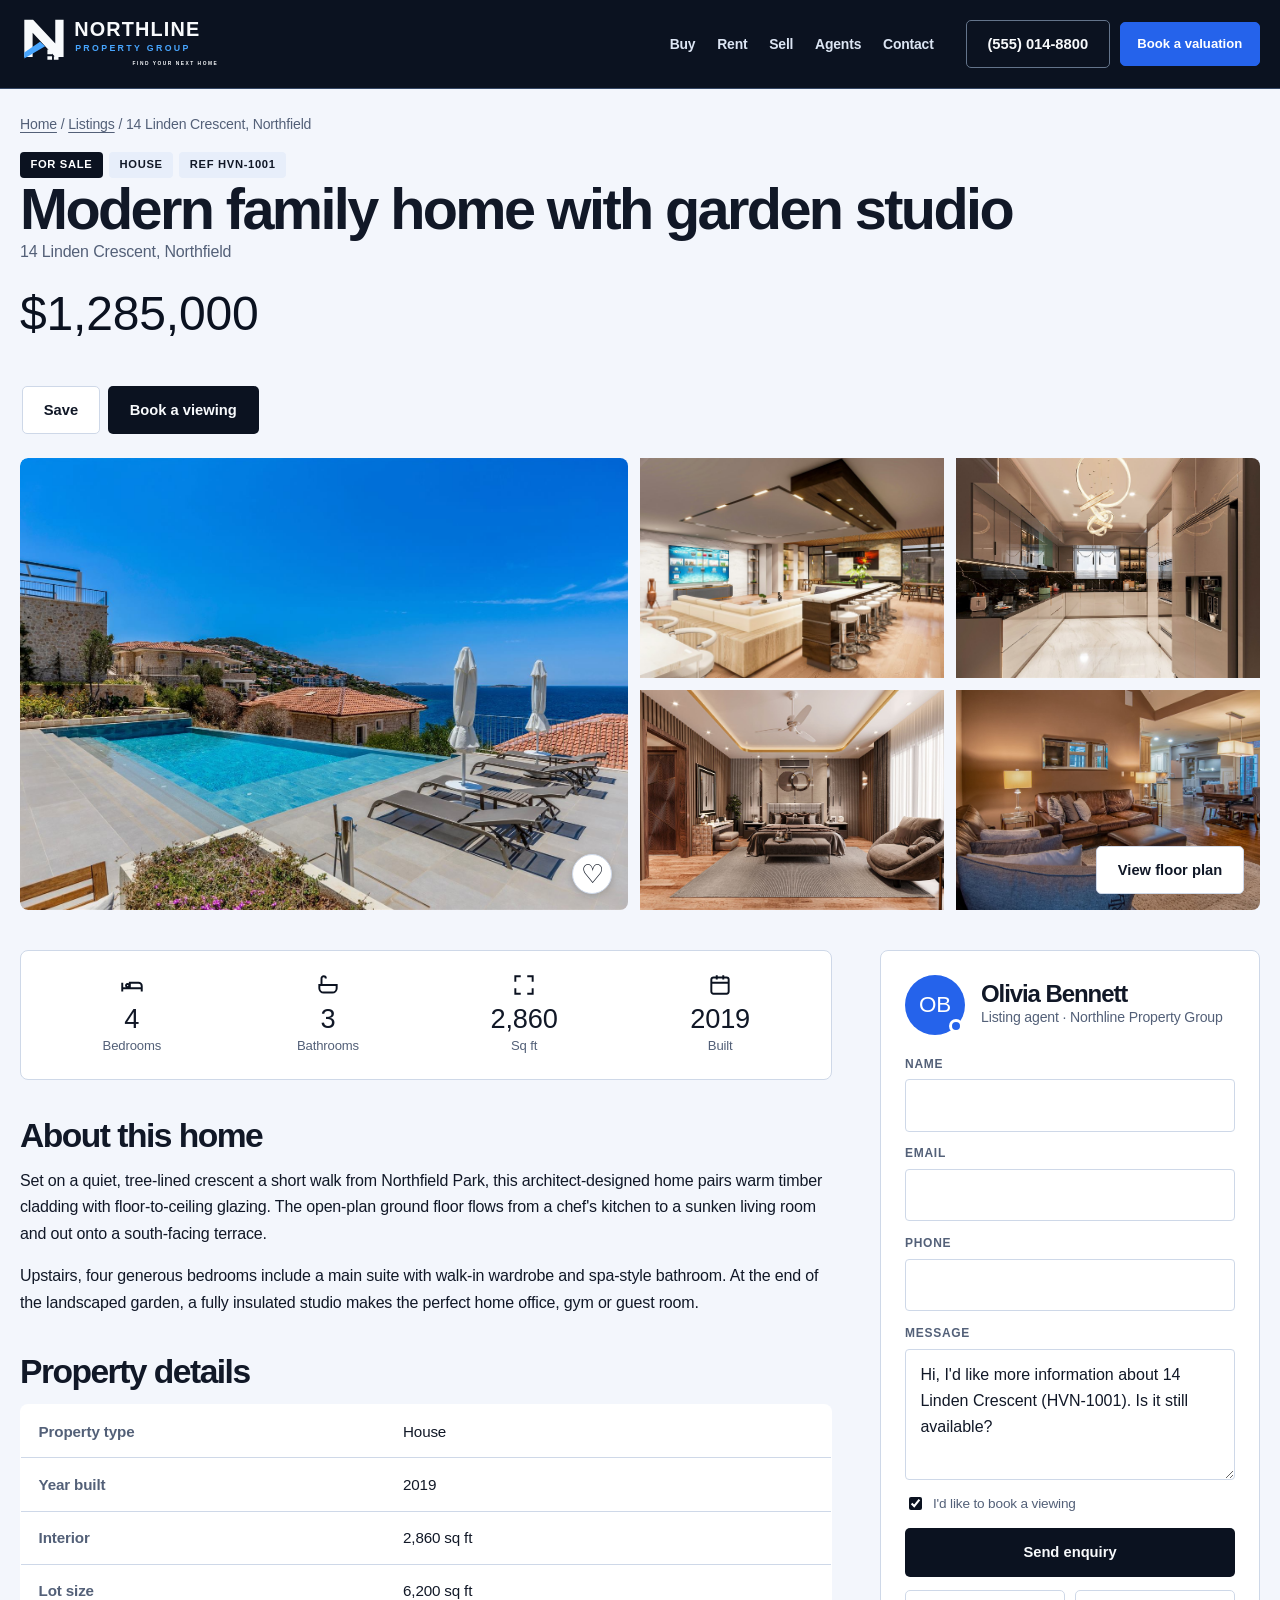
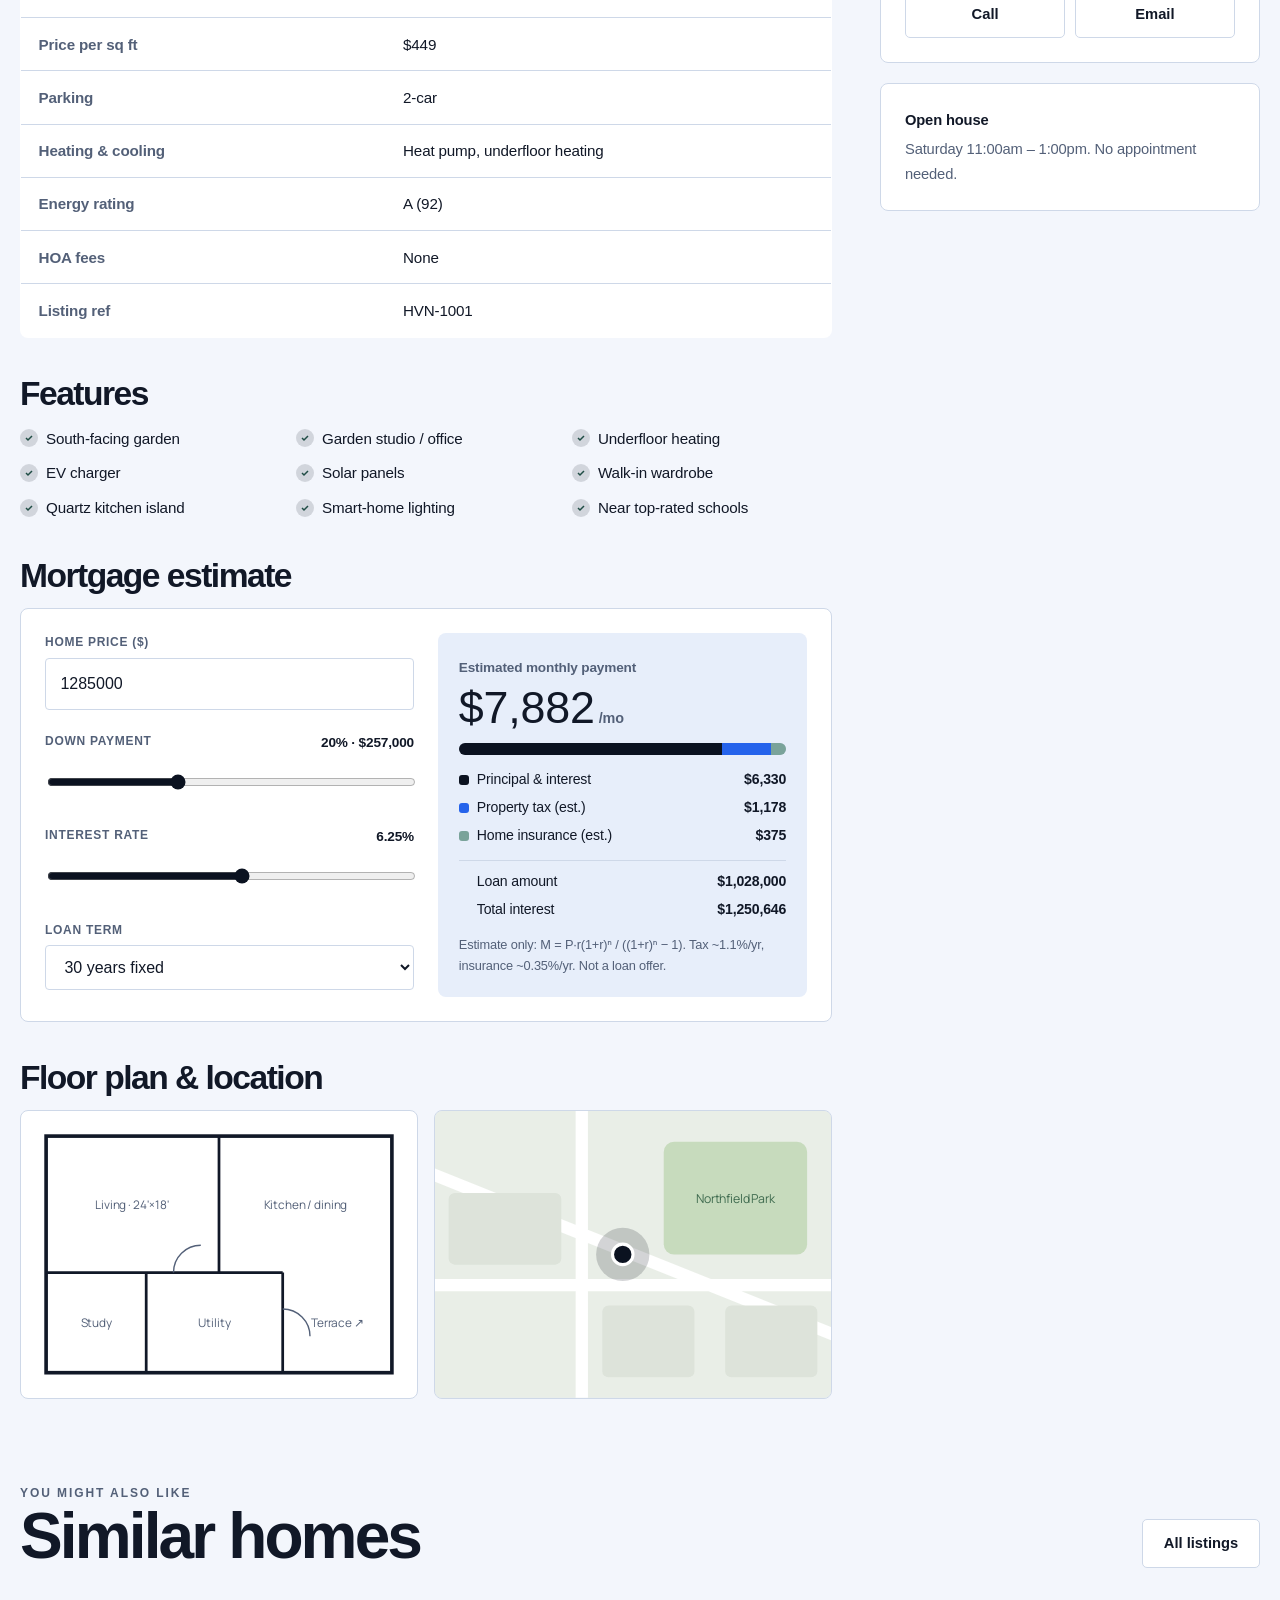
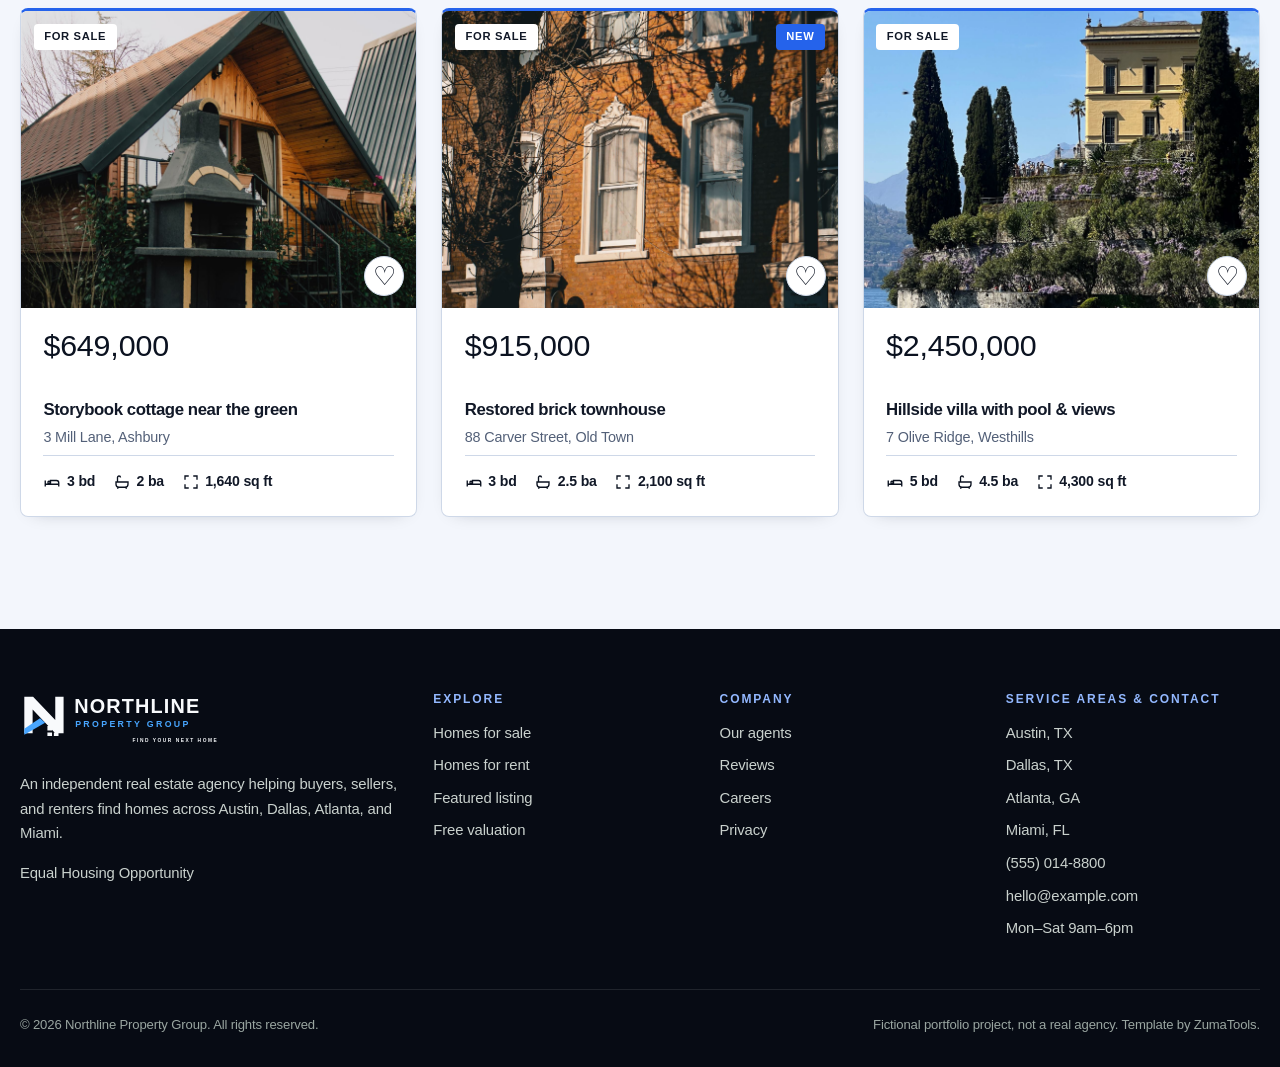
==== commit 5437798f: "Fix listing pages, phone header, footer, hero, gallery and listing copy" ====
--- a/listing.html
+++ b/listing.html
@@ -97,7 +97,7 @@
           </div>
 
           <h2 data-listing-one>About this home</h2>
-          <p data-listing-one>Upstairs, four generous bedrooms a short walk from Northfield Park, this architect-designed home pairs warm timber cladding with floor-to-ceiling glazing. The open-plan ground floor flows from a chef's kitchen to a sunken living room and out onto a south-facing terrace.</p>
+          <p data-listing-one>Set on a quiet, tree-lined crescent a short walk from Northfield Park, this architect-designed home pairs warm timber cladding with floor-to-ceiling glazing. The open-plan ground floor flows from a chef's kitchen to a sunken living room and out onto a south-facing terrace.</p>
           <p>Upstairs, four generous bedrooms include a main suite with walk-in wardrobe and spa-style bathroom. At the end of the landscaped garden, a fully insulated studio makes the perfect home office, gym or guest room.</p>
 
           <h2>Property details</h2>
@@ -217,12 +217,12 @@
             alt="Northline Property Group — Find Your Next Home"
           >
          </a>
-          <p style="margin-top:1rem;max-width:24rem">An independent estate agency helping families buy, sell and rent homes across the valley since 2009.</p>
+          <p style="margin-top:1rem;max-width:24rem">An independent real estate agency helping buyers, sellers, and renters find homes across Austin, Dallas, Atlanta, and Miami.</p>
           <p>Equal Housing Opportunity</p>
         </div>
         <div><h2>Explore</h2><ul><li><a href="index.html#homes">Homes for sale</a></li><li><a href="index.html#homes">Homes for rent</a></li><li><a href="listing.html?id=1">Featured listing</a></li><li><a href="index.html#sell">Free valuation</a></li></ul></div>
         <div><h2>Company</h2><ul><li><a href="index.html#agents">Our agents</a></li><li><a href="index.html#reviews">Reviews</a></li><li><a href="#">Careers</a></li><li><a href="#">Privacy</a></li></ul></div>
-        <div><h2>Visit</h2><ul><li>120 Market Square<br>Northfield, ST 00000</li><li><a href="tel:+15550148800">(555) 014-8800</a></li><li><a href="mailto:hello@example.com">hello@example.com</a></li><li>Mon–Sat 9am–6pm</li></ul></div>
+        <div><h2>Service Areas &amp; Contact</h2><ul><li>Austin, TX</li><li>Dallas, TX</li><li>Atlanta, GA</li><li>Miami, FL</li><li><a href="tel:+15550148800">(555) 014-8800</a></li><li><a href="mailto:hello@example.com">hello@example.com</a></li><li>Mon–Sat 9am–6pm</li></ul></div>
       </div>
       <div class="footer-bottom"><span>© <span data-year>2026</span> <span data-zt="brandName">Northline Property Group</span>. All rights reserved.</span><span>Fictional portfolio project, not a real agency. Template by ZumaTools.</span></div>
     </div>
--- a/assets/css/style.css
+++ b/assets/css/style.css
@@ -1711,3 +1711,26 @@
   height: auto;
   object-fit: contain;
 }
+
+/* Phone header: keep logo and menu button inside the viewport */
+@media (max-width: 600px) {
+  .site-header .nav-cta { display: none; }
+  .site-header .brand-logo { width: min(220px, 56vw); }
+}
+
+/* Single-photo gallery: when no extra gallery photo is visible, the main photo gets the full width */
+.photos:not(:has(figure:not([hidden]) > img[data-gallery-img])) {
+  grid-template-columns: 1fr;
+  grid-template-rows: 460px;
+}
+
+.photos:not(:has(figure:not([hidden]) > img[data-gallery-img])) figure:first-child {
+  grid-column: 1 / -1;
+  grid-row: auto;
+}
+
+@media (max-width: 600px) {
+  .photos:not(:has(figure:not([hidden]) > img[data-gallery-img])) {
+    grid-template-rows: 280px;
+  }
+} 
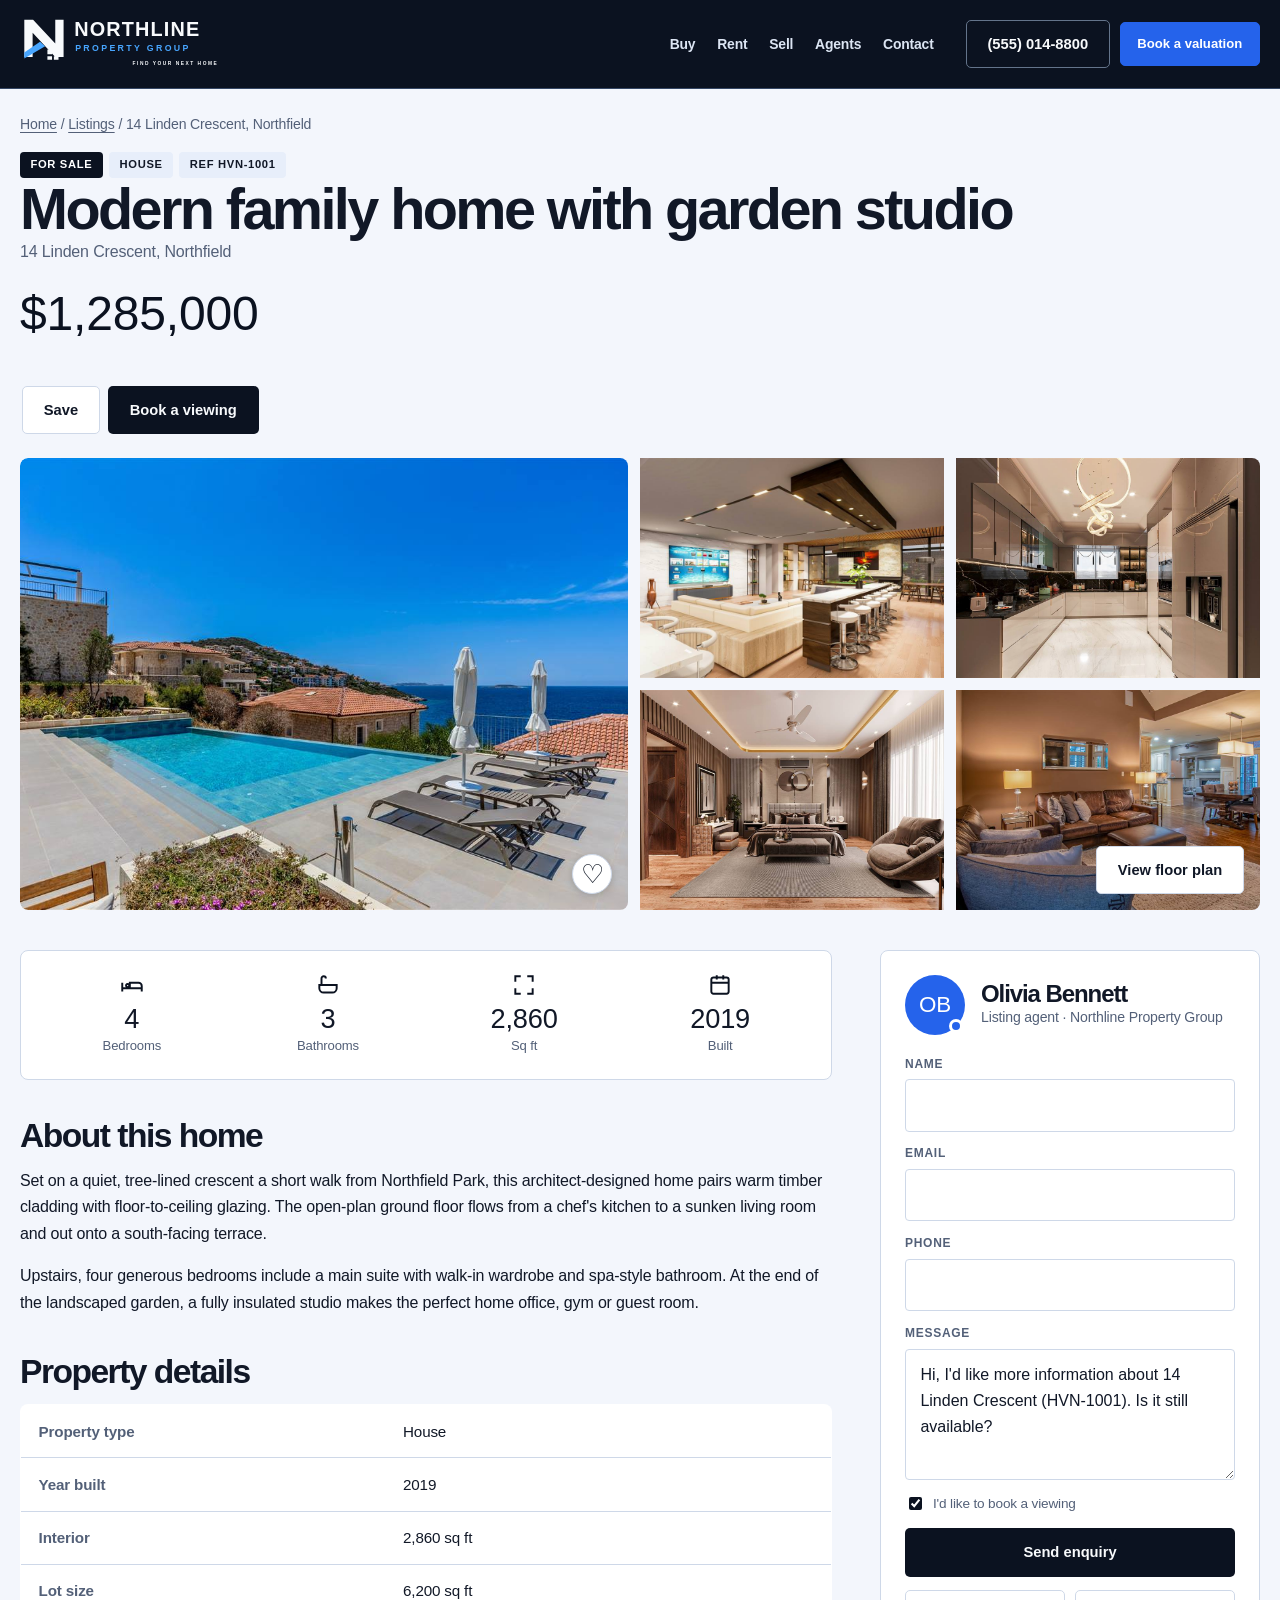
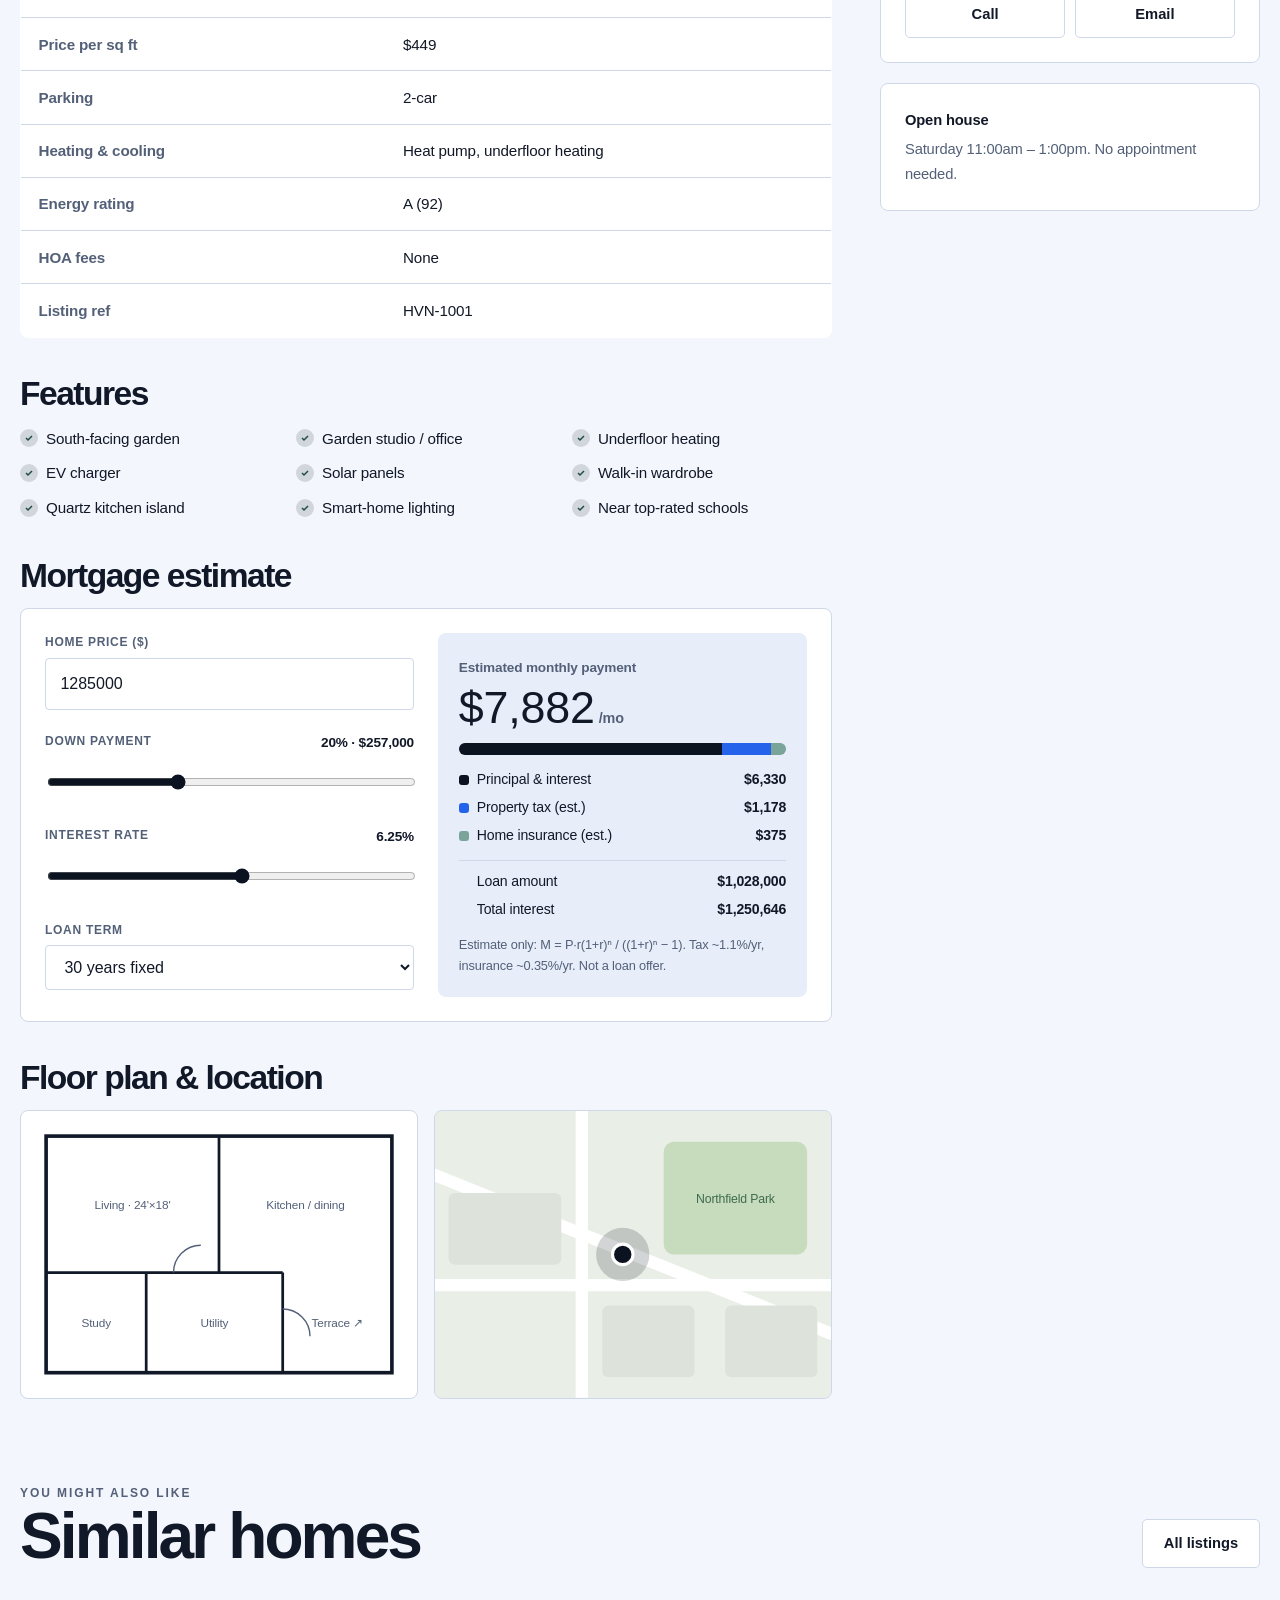
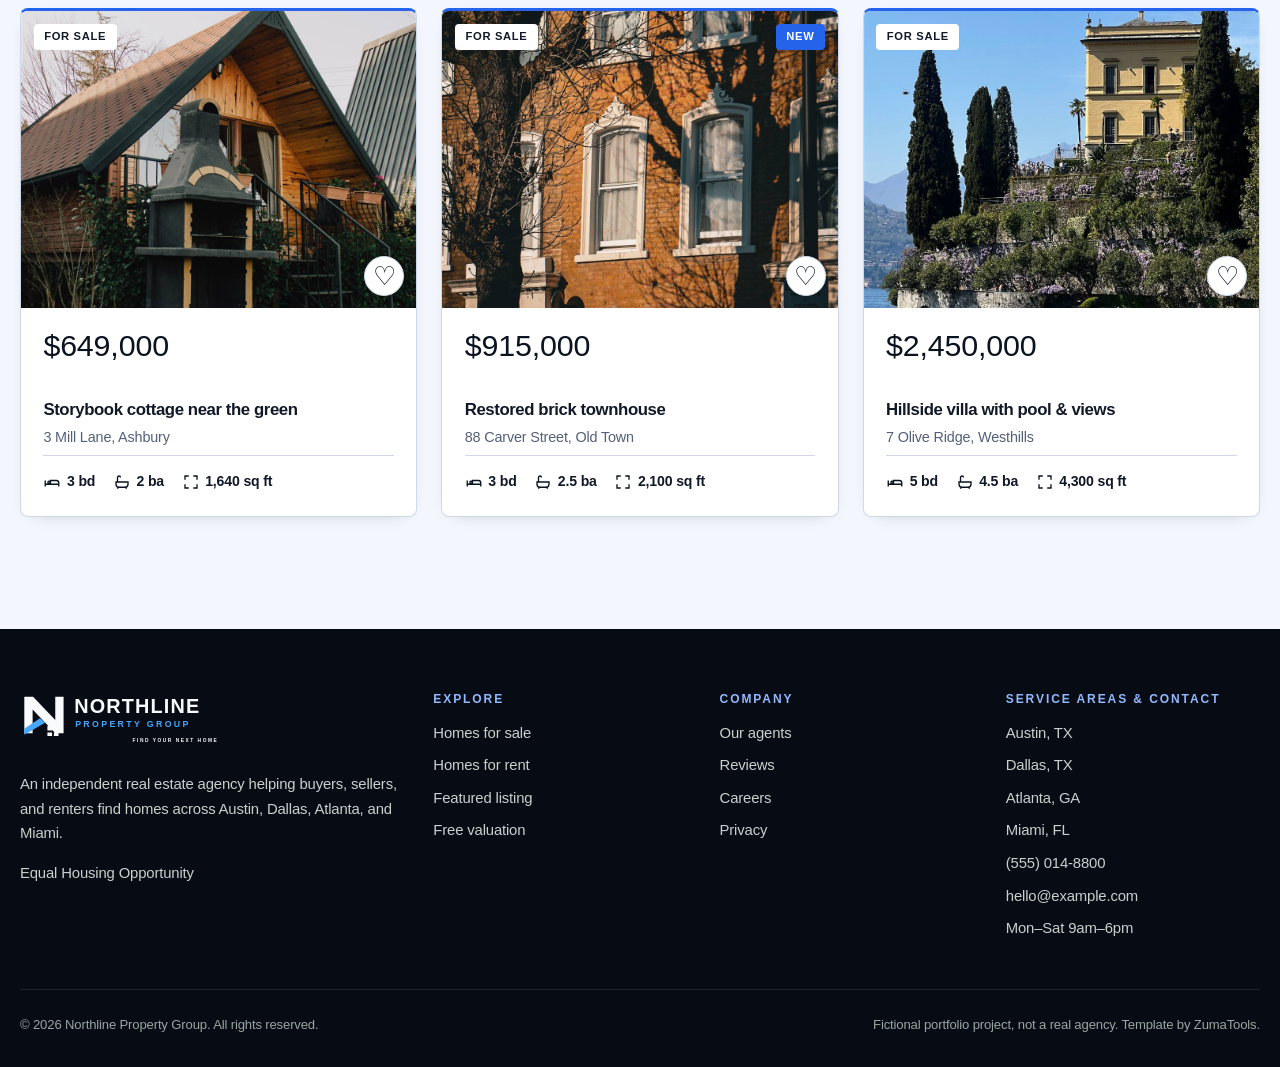
==== commit bd1c0ac8: "Speed: resize photos, remove unused Google Fonts" ====
--- a/listing.html
+++ b/listing.html
@@ -11,9 +11,6 @@
   <meta property="og:image" content="assets/img/house-modern.jpg">
   <meta name="theme-color" content="#1f4d45">
   <link rel="icon" type="image/svg+xml" href="assets/northline-mark.svg">
-  <link rel="preconnect" href="https://fonts.googleapis.com">
-  <link rel="preconnect" href="https://fonts.gstatic.com" crossorigin>
-  <link href="https://fonts.googleapis.com/css2?family=Instrument+Serif:ital@0;1&family=Manrope:wght@400;500;600;700;800&display=swap" rel="stylesheet">
   <link rel="stylesheet" href="assets/css/style.css">
   <script>document.documentElement.classList.remove('no-js')</script>
   <script src="assets/js/main.js" defer></script>
